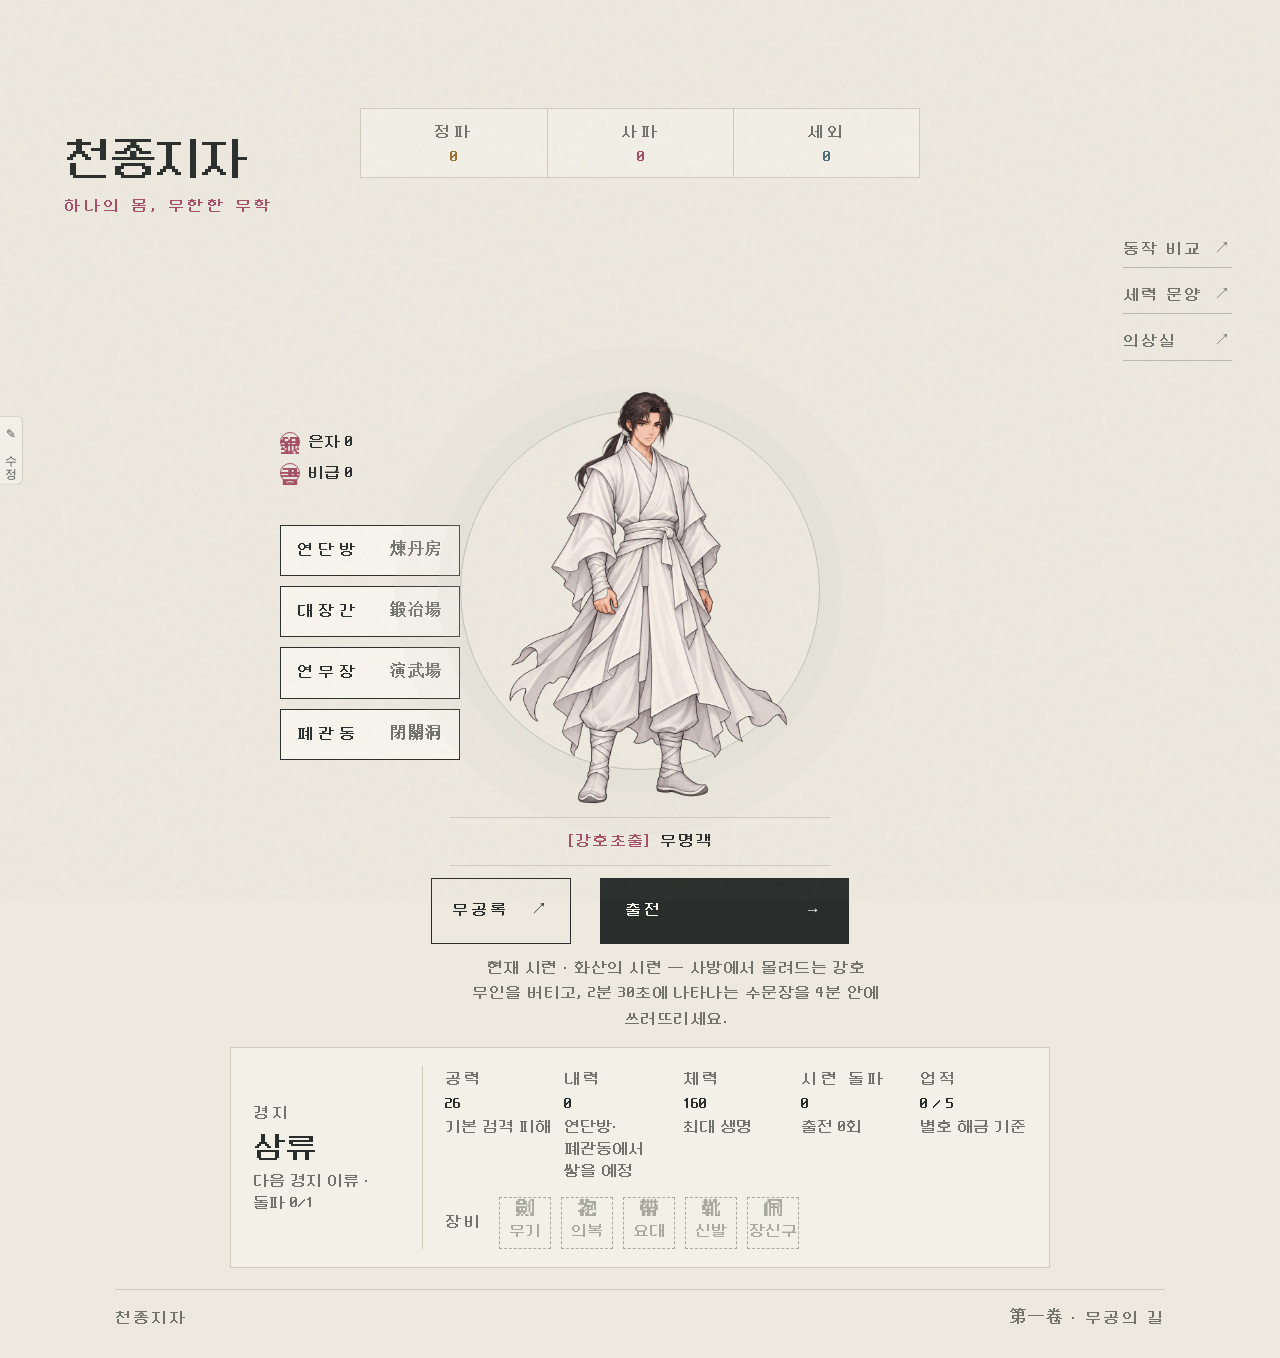
==== docs/index.html @ a912b134 "feat: 전투 HUD — 좌상단 무공 아이콘, 캐릭터 발밑 생명·내력 / 머리 위 꽃잎, 맨 아래 경험치, 타이머 아래 스테이지 일정 (게임 6bc67f8) Co-Authored" ====
<!doctype html>
<html lang="ko">
<head>
  <meta charset="UTF-8">
  <meta name="viewport" content="width=device-width, initial-scale=1">
  <meta name="theme-color" content="#ede9df">
  <title>천종지자 · 화산의 시련</title>
  <link rel="stylesheet" href="styles.css?v=960fd53ba2">
  <link rel="stylesheet" href="game.css?v=c0c3f9e2b5">
  <link rel="stylesheet" href="dojo.css?v=cca98761d8">
  <link rel="stylesheet" href="hub.css?v=bb06820a27">
  <link rel="stylesheet" href="tree.css?v=a2805e3ad5">
  <link rel="stylesheet" href="facilities.css?v=7c078f6b94">
  <script src="data.js?v=51d640ffc3" defer></script>
  <script src="appearance.js?v=5df48a7d7c" defer></script>
  <script src="game-balance.js?v=9384df0a49" defer></script>
  <script src="game-core.js?v=6948bcebdc" defer></script>
  <script src="assets/hero-atlas.js?v=a4a68aba76" defer></script>
  <script src="combat-animation.js?v=ea159afc2b" defer></script>
  <script src="game-renderer.js?v=d93f73e22e" defer></script>
  <script src="faction-emblems.js?v=df23ed01dc" defer></script>
  <script src="effect-preview.js?v=feeeb0fca9" defer></script>
  <script src="app.js?v=fbf1aac6f0" defer></script>
  <script src="game-controller.js?v=e3cb42105b" defer></script>
  <script src="dojo.js?v=f99127dc3e" defer></script>
  <script src="hub.js?v=636fcc27f2" defer></script>
  <script src="tree-factions.js?v=fd3d0e0586" defer></script>
  <script src="tree.js?v=d2e88a3fa8" defer></script>
  <script src="forge.js?v=543e20324b" defer></script>
  <script src="facilities.js?v=7d6a5308c8" defer></script>
  <script src="hanja.js?v=0a24633196" defer></script>
  <script>document.documentElement.classList.add('uie-loading')</script>
  <link rel="stylesheet" href="ui-editor.css?v=25ac5377b8">
  <link rel="stylesheet" href="tree-editor.css?v=95ad166233">
  <script src="ui-editor.js?v=23669ef5ea" defer></script>
  <script src="tree-editor.js?v=99f41e6585" defer></script>
</head>
<body>
  <div class="paper-grain" aria-hidden="true"></div>
  <main id="app">
    <section id="title-screen" class="title-screen hub" aria-labelledby="game-title">
      <header class="hub-brand">
        <h1 id="game-title">천종지자</h1>
        <p class="eyebrow">하나의 몸, 무한한 무학</p>
        <p class="title-description">어느 문파의 길을 걸을 것인가.<br>모든 무학의 시작은, 그대에게 있다.</p>
      </header>
      <div class="hub-factions" role="group" aria-label="찍은 세력 수 · 무공록에서 쌓입니다">
        <div data-faction-count="righteous"></div><div data-faction-count="heterodox"></div><div data-faction-count="outer"></div>
      </div>
      <nav class="hub-art-links" aria-label="동작·세력 문양·의상실">
        <button id="open-dojo" class="hub-devlink" type="button">동작 비교 <span aria-hidden="true">↗</span></button>
        <button id="open-emblems" class="hub-devlink" type="button">세력 문양 <span aria-hidden="true">↗</span></button>
        <a id="open-wardrobe" class="hub-devlink" href="wardrobe.html">의상실 <span aria-hidden="true">↗</span></a>
      </nav>
      <div class="hub-center">
        <aside class="hub-side" aria-label="재화와 시설">
          <div id="hub-wallet" class="hub-wallet"></div>
          <nav class="hub-facilities" aria-label="시설">
            <button type="button" data-facility="alchemy">연단방 <small>煉丹房</small></button>
            <button type="button" data-facility="forge">대장간 <small>鍛冶場</small></button>
            <button type="button" data-facility="hall">연무장 <small>演武場</small></button>
            <button type="button" data-facility="seclusion">폐관동 <small>閉關洞</small></button>
          </nav>
        </aside>
        <div class="hub-portrait">
          <div class="ink-circle"><canvas class="hub-emblem" role="img" aria-label="백의 · 소속 세력 없음" hidden></canvas></div>
          <button id="hub-character" class="hub-character" type="button" aria-label="캐릭터 · 무공록 열기" title="무공록 열기">
            <img src="assets/outfits-v5/baekui.png" alt="백의 차림의 천종지자" class="hero-art" data-character-appearance onerror="this.hidden=true">
          </button>
          <span class="title-seal" aria-label="소속 세력 없음" hidden></span>
        </div>
        <button id="hub-nameplate" class="hub-nameplate" type="button" title="별호와 이름"></button>
        <div class="hub-actions">
          <button id="open-martial" class="hub-secondary" type="button">무공록 <span aria-hidden="true">↗</span></button>
          <button id="start-battle" class="primary-button" type="button">출전 <span aria-hidden="true">→</span></button>
        </div>
        <p id="hub-stage-caption" class="prototype-caption"></p>
      </div>
      <section id="hub-stats" class="hub-stats" aria-label="능력치"></section>
      <p id="hub-toast" class="hub-toast" role="status" hidden></p>
      <div class="title-bottom"><span>천종지자</span><span>第一卷 · 무공의 길</span></div>
    </section>

    <section id="martial-screen" class="martial-screen" aria-labelledby="martial-title" hidden>
      <header class="topbar">
        <button id="back-main" class="back-button"><span aria-hidden="true">←</span> 메인으로</button>
        <span class="brand">천종지자</span>
        <span class="context-badge">무공 UI 시제품</span>
      </header>
      <div class="page-heading">
        <div><p class="eyebrow">第一卷 · 무학의 계보</p><h1 id="martial-title">무공록</h1></div>
        <p>하나의 몸에, 천 갈래 무학을.<br><span>세력을 선택하여 무공의 길을 살펴보세요.</span></p>
      </div>
      <section class="lineage-map" aria-label="정파, 사파, 새외무림의 무공 계보">
        <svg class="lineage-lines" viewBox="0 0 1200 510" preserveAspectRatio="none" aria-hidden="true">
          <path data-line="righteous" d="M 580 255 C 460 255 460 245 350 245"></path>
          <path data-line="heterodox" d="M 630 240 C 770 240 700 140 850 140"></path>
          <path data-line="outer" d="M 630 280 C 770 280 700 395 850 395"></path>
        </svg>
        <div class="map-character">
          <div class="character-ring" aria-hidden="true"></div>
          <span class="character-fallback" aria-hidden="true">武</span>
          <img src="assets/outfits-v5/baekui.png" alt="백의 차림의 천종지자" data-character-appearance onerror="this.hidden=true">
          <div class="character-label"><span>천종지자</span><small>모든 무학의 시작</small></div>
        </div>
        <div id="category-clusters"></div>
        <div class="map-legend"><span><i class="priority-dot"></i> 우선 개발 6개 세력</span><span>전체 18개 세력</span></div>
      </section>
      <!-- 보류: 세력 상세 판과 하단 줄은 스킬 트리 작업 전까지 숨긴다(app.js는 그대로 채움). hidden만 지우면 다시 보인다. -->
      <section id="school-panel" class="school-panel" aria-live="polite" aria-atomic="false" hidden></section>
      <footer class="page-footer" hidden><span>천종지자 · 무공록</span><span>단계 열람, 실제 습득 아님</span></footer>
    </section>
    <section id="game-screen" aria-label="천종지자 화산 전투" hidden>
      <canvas id="game-canvas" tabindex="0" aria-label="화산 전장. WASD 또는 방향키로 이동, 스페이스바로 경공. 무공은 자동 공격합니다."></canvas>
      <header class="battle-top">
        <div class="battle-identity"><span class="battle-seal">華山</span><div><strong>매화의 길</strong><small>화산 전투 시제품</small></div></div>
        <div class="battle-time"><span id="battle-time">00:00</span><small id="battle-goal">공세에서 살아남으세요</small></div>
        <div class="battle-top-actions"><button id="battle-codex" title="보유 무공록">무공록</button><button id="battle-stats" title="능력치 (Tab)">능력치 <kbd>Tab</kbd></button><button id="battle-pause" aria-label="일시정지 (Esc)">Ⅱ</button></div>
      </header>
      <div class="battle-meters" aria-label="현재 상태">
        <div class="battle-hp-row"><span>생명</span><div class="battle-meter hp"><i id="battle-hp-fill"></i></div><strong id="battle-hp">100 / 100</strong></div>
        <div class="battle-xp-row"><span id="battle-level">Lv. 1</span><div class="battle-meter xp"><i id="battle-xp-fill"></i></div><strong id="battle-xp">0 / 10</strong></div>
      </div>
      <div id="battle-boss" class="battle-boss" hidden><span id="battle-boss-name">화산의 시련</span><div class="battle-meter boss"><i id="battle-boss-fill"></i></div></div>
      <div class="battle-petal-row"><span class="petal-mark" aria-hidden="true">✿</span><strong id="battle-petals">0 / 1</strong><span id="battle-petal-lock"></span><span class="battle-kills">격파 <strong id="battle-kills">0</strong></span></div>
      <footer class="battle-bottom">
        <div class="battle-loadout"><div class="battle-loadout-label">현재 무공 <span>1~6 누적 · 짝과 함께 화경 시 조합</span></div><div id="battle-skills"></div></div>
        <div class="battle-controls"><p><kbd>W A S D</kbd> 이동 <span>·</span> <kbd>Space</kbd> 경공 <span>·</span> 자동 공격</p><button id="battle-dash"><span>경공</span><small id="battle-dash-cooldown">Space · 준비</small></button></div>
      </footer>
      <div id="battle-stick" aria-hidden="true" hidden><i></i></div>
      <div id="battle-modal" class="battle-modal" hidden><section id="battle-dialog" class="battle-dialog" role="dialog" aria-modal="true" aria-labelledby="battle-dialog-title"></section></div>
      <div id="battle-announcer" class="battle-sr-only" role="status" aria-live="polite"></div>
    </section>
    <section id="dojo-screen" aria-labelledby="dojo-title" data-school="hwasan" data-namgung-src="namgung.html?embedded=1&v=060404bf34" hidden>
      <canvas id="dojo-canvas" aria-label="선택한 단계의 캐릭터 동작과 화산 무공을 반복 재생하는 연무장"></canvas>
      <header class="dojo-header">
        <button id="dojo-back" type="button">← 메인으로</button>
        <div><p id="dojo-school-caption">演武場 · 華山</p><h1 id="dojo-title">동작 비교</h1><small>연출 비교 · 실제 전투와 별도</small></div>
        <button id="dojo-pause" type="button" aria-pressed="false">일시정지</button>
      </header>
      <nav class="dojo-school-tabs" aria-label="연무 문파 선택"><button type="button" data-dojo-school="hwasan" aria-pressed="true">화산</button><button type="button" data-dojo-school="namgung" aria-pressed="false">남궁</button></nav>
      <div id="dojo-namgung-host" class="dojo-namgung-host" hidden><p id="dojo-namgung-error" class="dojo-namgung-error" role="status" hidden>남궁 연무를 불러오지 못했습니다. <a href="namgung.html">남궁 연무 직접 열기 ↗</a></p></div>
      <aside class="dojo-note"><span id="dojo-rank-tag">初 · 1단계</span><h2 id="dojo-form-name">매화노방</h2><p id="dojo-description"></p><span id="dojo-live" class="battle-sr-only" role="status" aria-live="polite"></span></aside>
      <footer class="dojo-controls">
        <div class="dojo-categories" role="group" aria-label="무공 갈래">
          <button type="button" data-dojo-category="sword" aria-pressed="true">검법 <small>매화만리향</small></button>
          <button type="button" data-dojo-category="rain" aria-pressed="false">검우 <small>매향침골</small></button>
          <button type="button" data-dojo-category="dash" aria-pressed="false">경공 <small>매인설한</small></button>
        </div>
        <div class="dojo-rank-row"><span>강화 단계</span><div class="dojo-ranks" role="group" aria-label="강화 단계 선택">
          <button type="button" data-dojo-rank="1" aria-pressed="true" aria-label="1단계">1</button><button type="button" data-dojo-rank="2" aria-pressed="false" aria-label="2단계">2</button><button type="button" data-dojo-rank="3" aria-pressed="false" aria-label="3단계">3</button><button type="button" data-dojo-rank="4" aria-pressed="false" aria-label="4단계">4</button><button type="button" data-dojo-rank="5" aria-pressed="false" aria-label="5단계">5</button><button type="button" data-dojo-rank="6" aria-pressed="false" aria-label="6단계 화경">6</button><button type="button" data-dojo-rank="7" aria-pressed="false" aria-label="7단계 절세신공">7 <small>절세</small></button>
        </div></div>
        <div class="dojo-partner-row"><span id="dojo-partner-label">자하신공</span><div id="dojo-partner-levels" class="dojo-partner-levels" role="group" aria-label="자하신공 단계 선택"><button type="button" data-dojo-partner="0" aria-pressed="true" aria-label="자하신공 없음, 0성">0 <small>없음</small></button><button type="button" data-dojo-partner="1" aria-pressed="false" aria-label="자하신공 1성">1</button><button type="button" data-dojo-partner="2" aria-pressed="false" aria-label="자하신공 2성">2</button><button type="button" data-dojo-partner="3" aria-pressed="false" aria-label="자하신공 3성">3</button><button type="button" data-dojo-partner="4" aria-pressed="false" aria-label="자하신공 4성">4</button><button type="button" data-dojo-partner="5" aria-pressed="false" aria-label="자하신공 5성">5</button><button type="button" data-dojo-partner="6" aria-pressed="false" aria-label="자하신공 6성">6</button></div></div>
        <div class="dojo-directions" role="group" aria-label="공격 방향 선택"><span>공격 방향</span><button type="button" data-dojo-direction="nw" aria-label="왼쪽 위로 공격" aria-pressed="false">↖</button><button type="button" data-dojo-direction="n" aria-label="위로 공격" aria-pressed="false">↑</button><button type="button" data-dojo-direction="ne" aria-label="오른쪽 위로 공격" aria-pressed="false">↗</button><button type="button" data-dojo-direction="w" aria-label="왼쪽으로 공격" aria-pressed="false">←</button><button type="button" data-dojo-direction="e" aria-label="오른쪽으로 공격" aria-pressed="true">→</button><button type="button" data-dojo-direction="sw" aria-label="왼쪽 아래로 공격" aria-pressed="false">↙</button><button type="button" data-dojo-direction="s" aria-label="아래로 공격" aria-pressed="false">↓</button><button type="button" data-dojo-direction="se" aria-label="오른쪽 아래로 공격" aria-pressed="false">↘</button></div>
        <div class="dojo-secondary"><button id="dojo-walk" type="button" aria-pressed="false">걷기 켜기</button><button id="dojo-restart" type="button">처음부터 재생 ↺</button><button id="dojo-step" type="button">한 프레임 진행</button><output id="dojo-time" aria-label="재생 시간">0.00초</output><p><kbd>1–7</kbd> 단계 변경 <span>·</span> <kbd>Space</kbd> 재생/정지 <span>·</span> <kbd>Esc</kbd> 메인</p></div>
      </footer>
    </section>
  </main>
</body>
</html>
---- docs/styles.css ----
@font-face{font-family:"NeoDunggeunmo Pro";src:url(assets/fonts/neodgm-pro.woff2) format("woff2");font-display:swap}@font-face{font-family:"Cheon Hanja";src:url(assets/fonts/hanja-unifont.woff2) format("woff2");unicode-range:U+3400-9FFF,U+F900-FAFF;font-display:swap}@font-face{font-family:"Cheon Hanja One";src:url(assets/fonts/hanja-boutique.woff2) format("woff2");size-adjust:112.5%;unicode-range:U+3400-9FFF,U+F900-FAFF;font-display:swap}
:root{--paper:#ede9df;--paper-light:#f8f5ed;--ink:#292e2c;--muted:#71736a;--line:#cfcbbc;--accent:#a54e65;--accent-soft:#ead8dc;--serif:"NeoDunggeunmo Pro","Cheon Hanja","Batang","바탕","Noto Serif KR",serif;--sans:"NeoDunggeunmo Pro","Cheon Hanja","Malgun Gothic","맑은 고딕",sans-serif}
/* 도트 글꼴: 한글 Neo둥근모, 여러 글자 한자 Unifont(+1도트 굵게, hanja.js 가 .hj 로 감쌈), 한 글자 한자 Boutique 굵은체(.hj1) */
body{-webkit-font-smoothing:none;font-smooth:never;word-break:keep-all;overflow-wrap:anywhere}.hj{text-shadow:.0625em 0 0 currentColor}.hj1{font-family:"Cheon Hanja One",var(--serif)!important;text-shadow:none}
*{box-sizing:border-box}body{margin:0;background:var(--paper);color:var(--ink);font-family:var(--sans);font-size:16px;line-height:1.7}button{font:inherit;color:inherit;cursor:pointer}button:focus-visible{outline:3px solid var(--accent);outline-offset:4px}button{touch-action:manipulation}button[aria-pressed=true]{color:var(--accent)}[hidden]{display:none!important}.paper-grain{position:fixed;inset:0;pointer-events:none;z-index:5;opacity:.18;background-image:url("data:image/svg+xml,%3Csvg viewBox='0 0 160 160' xmlns='http://www.w3.org/2000/svg'%3E%3Cfilter id='n'%3E%3CfeTurbulence type='fractalNoise' baseFrequency='.8' numOctaves='3' stitchTiles='stitch'/%3E%3C/filter%3E%3Crect width='100%25' height='100%25' opacity='.25' filter='url(%23n)'/%3E%3C/svg%3E")}.eyebrow{font-size:16px;letter-spacing:.22em;color:var(--accent);margin:0 0 16px}.title-screen{max-width:1400px;margin:auto;min-height:100dvh;position:relative;display:grid;grid-template-columns:1fr 1.1fr;align-items:center;padding:80px 9% 100px;overflow:hidden}.title-copy{position:relative;z-index:2}.title-copy h1{font-family:var(--serif);font-size:64px;line-height:1.15;font-weight:500;letter-spacing:-.07em;margin:0 0 28px}.title-copy h1 span{display:block;font-size:16px;letter-spacing:.75em;font-weight:400;margin:24px 0 0 5px;color:#72766e}.title-description{color:#62695f;font-family:var(--serif);font-size:16px;line-height:2}.primary-button{border:1px solid var(--ink);background:var(--ink);color:var(--paper-light);min-width:228px;padding:14px 24px;text-align:left;letter-spacing:.2em;margin:30px 0 18px;display:flex;justify-content:space-between;align-items:center;transition:background .2s,transform .2s}.primary-button:hover{background:var(--accent);border-color:var(--accent);transform:translateY(-2px)}.primary-button span{font-size:16px;line-height:1}.prototype-caption{font-size:16px;color:var(--muted);letter-spacing:.03em}.title-art{height:580px;position:relative;display:grid;place-items:center}.ink-circle{position:absolute;width:420px;height:420px;border:1px solid #bfc2b6;border-radius:50%;box-shadow:0 0 0 22px #cbd0c321,0 0 0 65px #cbd0c31a}.hero-art{position:relative;width:100%;height:100%;object-fit:contain;mix-blend-mode:multiply}.title-seal{font-family:var(--serif);position:absolute;bottom:80px;right:10px;color:var(--accent);border:1px solid var(--accent);padding:6px 9px;font-size:16px;line-height:1.5;letter-spacing:.14em;transform:rotate(-4deg)}.title-bottom{position:absolute;left:9%;right:9%;bottom:35px;display:flex;justify-content:space-between;border-top:1px solid var(--line);padding-top:15px;font-size:16px;letter-spacing:.13em;color:var(--muted)}
.martial-screen{max-width:1400px;margin:auto;padding:0 54px}.topbar{height:79px;display:flex;align-items:center;justify-content:space-between;border-bottom:1px solid var(--line);gap:12px}.back-button{border:0;background:none;padding:9px 0;font-size:16px;color:#62695f}.back-button span{margin-right:10px}.brand{font-family:var(--serif);font-size:16px;letter-spacing:.13em}.brand small{font-size:16px;color:var(--muted);margin-left:10px;letter-spacing:.12em}.context-badge{font-size:16px;border:1px solid #bfc2b8;padding:4px 9px;color:#62695f;letter-spacing:.04em}.page-heading{display:flex;justify-content:space-between;align-items:end;padding:34px 0 14px}.page-heading .eyebrow{margin-bottom:5px}.page-heading h1{font-family:var(--serif);font-size:32px;line-height:1.4;letter-spacing:.05em;font-weight:500;margin:0}.page-heading>p{text-align:right;font-family:var(--serif);font-size:16px;margin:0 0 8px}.page-heading>p span{font-family:var(--sans);font-size:16px;color:var(--muted)}.lineage-map{position:relative;height:510px;isolation:isolate}.lineage-lines{position:absolute;inset:0;width:100%;height:100%;z-index:-1;overflow:visible}.lineage-lines path{fill:none;stroke:#b9bdb0;stroke-width:1;stroke-dasharray:3 5;transition:stroke .2s}.lineage-lines path.is-selected{stroke:var(--accent);stroke-dasharray:none;stroke-width:1.5}.map-character{position:absolute;left:35%;width:30%;height:410px;top:28px;display:flex;justify-content:center;align-items:center}.map-character img{position:relative;width:100%;height:95%;object-fit:contain;mix-blend-mode:multiply;z-index:1}.character-fallback{font-family:var(--serif);font-size:64px;position:absolute;color:#bfc2b6;z-index:-1}.character-ring{position:absolute;width:225px;height:225px;border:1px solid #bdc4b5;border-radius:50%;top:90px;opacity:.65}.character-ring:before,.character-ring:after{content:"";position:absolute;border:1px solid #bdc4b5;border-radius:50%;inset:12px}.character-ring:after{inset:-17px;border-style:dashed;opacity:.6}.character-label{position:absolute;bottom:-9px;background:var(--paper);padding:0 24px;z-index:2;text-align:center}.character-label>span{display:block;font-family:var(--serif);font-size:16px;letter-spacing:.25em;padding-left:.25em}.character-label small{display:block;font-size:16px;color:var(--muted);letter-spacing:.12em}.category-cluster{position:absolute}.category-cluster.righteous{left:0;top:65px;width:31%}.category-cluster.heterodox{right:0;top:30px;width:31%}.category-cluster.outer{right:0;top:315px;width:31%}.category-heading{display:flex;align-items:center;gap:11px;border:0;border-bottom:1px solid var(--line);background:none;width:100%;text-align:left;padding:0 0 12px;margin-bottom:16px}.category-heading>strong{font-family:var(--serif);font-size:16px;font-weight:500;letter-spacing:.12em}.category-heading>small{font-size:16px;color:var(--muted);letter-spacing:.1em}.category-number{font-size:16px;font-family:var(--serif);color:var(--accent)}.category-cluster.is-selected .category-heading{border-color:var(--accent)}.faction-list{display:grid;grid-template-columns:repeat(3,minmax(0,1fr));gap:13px 9px}.faction-button{position:relative;min-height:60px;border:1px solid transparent;border-bottom-color:#c7c9bd;background:#f7f5ef63;padding:8px 2px 5px;transition:background .2s,border-color .2s}.faction-button:hover{background:#f8f5ed;border-color:#aab19f}.faction-button.is-selected{border-color:var(--accent);background:#f5e9e8}.faction-name{font-family:var(--serif);display:block;font-size:16px;white-space:nowrap}.faction-status{font-size:16px;line-height:1.6;color:#797d72;display:block;letter-spacing:.04em}.faction-button.is-planned .faction-status{color:var(--accent)}.faction-button.is-planned .faction-name:before{content:"";display:inline-block;width:4px;height:4px;background:var(--accent);border-radius:50%;margin:0 5px 4px 0}.faction-button[data-faction="river_bandits"] .faction-name{font-size:16px}.map-legend{position:absolute;bottom:0;left:0;right:0;border-bottom:1px solid var(--line);padding:16px 0;display:flex;gap:22px;font-size:16px;color:var(--muted)}.priority-dot{display:inline-block;width:5px;height:5px;border-radius:50%;background:var(--accent);margin:0 5px 1px 0}.school-panel{padding:30px 0 12px;scroll-margin-top:20px}.school-heading{display:flex;gap:16px;align-items:start;justify-content:space-between}.school-eyebrow{font-size:16px;color:var(--accent);letter-spacing:.1em;margin:0 0 6px}.school-heading h2{font-family:var(--serif);font-weight:500;font-size:32px;line-height:1.5;margin:0}.school-heading .school-summary{font-size:16px;margin:5px 0 0;color:#62695f;max-width:680px}.school-seal{border:1px solid var(--accent);padding:7px 10px;writing-mode:vertical-rl;font-family:var(--serif);font-size:16px;letter-spacing:.2em;color:var(--accent);flex-shrink:0}.pair-selector{display:grid;grid-template-columns:repeat(3,minmax(0,1fr));margin:24px 0 0;border-top:1px solid var(--line);border-bottom:1px solid var(--line)}.pair-button{background:none;border:0;border-right:1px solid var(--line);padding:18px 18px 17px;text-align:left;position:relative}.pair-button:last-child{border-right:0}.pair-button[aria-pressed=true]{background:#f5e9e866}.pair-button[aria-pressed=true]:after{content:"";position:absolute;bottom:-1px;left:0;right:0;height:2px;background:var(--accent)}.pair-button>small{font-size:16px;color:var(--muted);letter-spacing:.08em;display:block}.pair-title{display:block;font-family:var(--serif);font-size:16px;margin:5px 0}.pair-result{font-size:16px;display:block;color:var(--accent)}.pair-result span{font-size:16px;margin-right:6px}.pair-subtitle{color:var(--muted);font-size:16px;font-family:var(--sans);display:block}.pair-intro{display:flex;justify-content:space-between;align-items:center;gap:15px;margin:24px 0 18px}.pair-intro h3{font-family:var(--serif);font-size:16px;font-weight:500;margin:0}.pair-intro p{font-size:16px;color:var(--muted);margin:0}.skill-columns{display:grid;grid-template-columns:1fr 1fr;gap:42px}.skill-column{min-width:0}.skill-type{font-size:16px;color:var(--accent);letter-spacing:.15em}.skill-column h4{font-family:var(--serif);font-size:16px;font-weight:500;margin:4px 0 14px}.stage-tabs{display:grid;grid-template-columns:repeat(7,minmax(0,1fr));gap:5px;margin-bottom:20px}.stage-button{border:1px solid var(--line);background:transparent;padding:9px 0 7px;font-size:16px;line-height:1.5;min-width:0}.stage-button small{display:block;font-size:16px;color:var(--muted)}.stage-button[aria-pressed=true]{border-color:var(--ink);background:var(--ink);color:var(--paper-light)}.stage-button[aria-pressed=true] small{color:#d5d9cb}.stage-button.fusion-stage{border-color:#c89aa8;color:var(--accent)}.stage-button.fusion-stage[aria-pressed=true]{background:var(--accent);border-color:var(--accent);color:#fff5f6}.stage-detail{border-top:1px solid var(--line);padding-top:18px;min-height:215px}.stage-detail.is-fusion{border-color:var(--accent)}.stage-form{font-size:16px;color:var(--accent);letter-spacing:.07em;margin:0 0 5px}.stage-detail h5{font-family:var(--serif);font-size:16px;font-weight:500;margin:0;line-height:1.5}.stage-meaning{font-family:var(--serif);font-size:16px;color:var(--muted);margin:7px 0 14px}.stage-description{font-size:16px;line-height:1.95;margin:0;white-space:pre-line}.fusion-note{background:#e4d6d84d;border-left:2px solid var(--accent);padding:12px 16px;margin:20px 0 0;font-size:16px;line-height:1.9}.fusion-note strong{color:var(--accent);font-weight:600}.reference-notes{margin-top:26px;border-top:1px solid var(--line);padding-top:16px}.reference-notes summary{font-size:16px;cursor:pointer;color:#62695f;min-height:30px}.reference-notes ul{padding-left:18px;margin:10px 0;font-size:16px;color:#62695f;line-height:2}.pending-notes{font-size:16px;color:var(--muted);margin-top:15px}.pending-notes strong{color:var(--ink);font-weight:400}.empty-school{min-height:270px;padding:30px 0}.empty-school .empty-number{font-family:var(--serif);font-size:64px;color:#bdc1b4;line-height:1.1;float:right;padding:0 20px}.empty-school h3{font-family:var(--serif);font-size:32px;font-weight:500;margin:18px 0 8px}.empty-school p{font-size:16px;color:var(--muted);max-width:550px}.page-footer{display:flex;justify-content:space-between;gap:15px;border-top:1px solid var(--line);padding:22px 0 26px;font-size:16px;color:var(--muted);letter-spacing:.06em}
@media(min-width:1440px){.martial-screen{padding:0 70px}.lineage-map{height:530px}.category-cluster.righteous{top:70px}.map-character{height:425px}}
@media(max-width:1050px){.martial-screen{padding:0 28px}.category-cluster.righteous,.category-cluster.heterodox,.category-cluster.outer{width:33%}.map-character{left:33%;width:34%}.faction-list{gap:11px 5px}.faction-name{font-size:16px}.faction-button[data-faction="river_bandits"] .faction-name{font-size:16px}.category-heading>strong{font-size:16px}.category-heading{gap:6px}.category-heading>small{font-size:16px}.character-ring{width:180px;height:180px;top:105px}.skill-columns{gap:25px}.pair-title{font-size:16px}.pair-button{padding:16px 11px}.title-screen{padding-left:7%;padding-right:5%}.title-art{height:500px}.ink-circle{width:330px;height:330px}}
@media(max-width:700px){.title-screen{grid-template-columns:1fr;min-height:100dvh;padding:65px 28px 95px;align-content:start}.title-copy{padding-top:25px}.title-copy h1{font-size:64px}.title-copy h1 span{font-size:16px}.title-description{font-size:16px}.title-art{position:absolute;width:70%;height:420px;right:-21%;top:155px;opacity:.35;z-index:-1}.title-seal{display:none}.primary-button{margin-top:25px}.title-bottom{left:28px;right:28px}.title-copy .prototype-caption{max-width:230px}.martial-screen{padding:0 20px}.topbar{height:65px}.brand{font-size:16px}.brand small{display:none}.context-badge{font-size:16px;padding:3px 6px}.back-button{font-size:16px}.back-button span{margin-right:3px}.page-heading{padding-top:25px}.page-heading h1{font-size:32px}.page-heading>p{font-size:16px}.page-heading>p span{display:none}.eyebrow{font-size:16px}.lineage-map{height:auto;padding-top:310px}.lineage-lines{display:none}.map-character{top:0;left:calc(50% - 120px);width:240px;height:280px}.map-character img{height:100%}.character-ring{width:170px;height:170px;top:55px}.character-label{bottom:-15px}.character-label>span{font-size:16px}.category-cluster{position:relative;inset:auto!important;width:100%!important;margin:0 0 24px}.category-heading{margin-bottom:12px;padding-bottom:8px}.category-heading:before{content:"";width:14px;height:1px;background:var(--accent);margin-right:3px}.category-heading>strong{font-size:16px}.category-heading>small{font-size:16px}.category-cluster.righteous .faction-list{grid-template-columns:repeat(3,minmax(0,1fr))}.faction-list{gap:8px}.faction-button{min-height:59px}.faction-name{font-size:16px}.faction-status{font-size:16px}.faction-button[data-faction="river_bandits"] .faction-name{font-size:16px}.map-legend{position:relative;padding-top:0;padding-bottom:18px;font-size:16px;justify-content:space-between}.school-panel{padding-top:24px}.school-heading h2{font-size:32px}.school-heading .school-summary{font-size:16px}.school-seal{font-size:16px}.pair-selector{grid-template-columns:1fr}.pair-button{padding:13px 12px;border-right:0;border-bottom:1px solid var(--line);display:grid;grid-template-columns:1fr 1fr;align-items:center;gap:0 6px}.pair-button:last-child{border-bottom:0}.pair-button>small{grid-column:1}.pair-title{grid-column:1;font-size:16px;margin:0}.pair-subtitle{grid-column:2;grid-row:1;font-size:16px;text-align:right}.pair-result{grid-column:2;grid-row:2;font-size:16px;text-align:right}.pair-button[aria-pressed=true]:after{width:2px;height:auto;top:0;bottom:0;right:auto}.pair-intro{align-items:start;flex-direction:column;gap:4px;margin:20px 0 17px}.pair-intro h3{font-size:16px}.skill-columns{grid-template-columns:1fr;gap:26px}.skill-column h4{margin-top:3px;font-size:16px}.stage-tabs{gap:6px;margin-bottom:17px}.stage-button{padding:10px 0 8px}.stage-detail{min-height:0;padding-top:14px}.stage-detail h5{font-size:16px}.stage-description{font-size:16px}.fusion-note{margin-top:24px}.page-footer{font-size:16px}.empty-school .empty-number{font-size:48px}.empty-school h3{font-size:16px}.school-heading{gap:10px}}
@media(prefers-reduced-motion:reduce){*,*:before,*:after{scroll-behavior:auto!important;transition:none!important;animation:none!important}}

.preview-layout{display:grid;grid-template-columns:220px minmax(0,1fr);gap:32px;align-items:center;border-top:1px solid var(--line);border-bottom:1px solid var(--line);padding:22px 0;margin:0 0 28px}.preview-heading h4{font-family:var(--serif);font-size:16px;font-weight:500;margin:2px 0}.preview-heading>p:not(.school-eyebrow){font-size:16px;color:var(--muted);margin:2px 0 14px}.preview-heading>small{display:block;font-size:16px;color:var(--muted);line-height:1.9;margin-top:14px}.preview-replay{display:flex;align-items:center;justify-content:space-between;gap:20px;background:none;border:0;border-bottom:1px solid #a9afa0;padding:7px 0;font-size:16px}.preview-replay span{font-size:16px}.preview-layout canvas{display:block;width:100%;max-width:720px;min-width:0;height:auto;background:#e3e4d9;border:1px solid #c7cbbb}@media(max-width:700px){.preview-layout{grid-template-columns:1fr;gap:14px;padding:17px 0}.preview-heading{display:grid;grid-template-columns:1fr auto}.preview-heading .school-eyebrow,.preview-heading h4,.preview-heading>p{grid-column:1}.preview-heading .school-eyebrow{margin:0}.preview-heading h4{font-size:16px}.preview-heading>p:not(.school-eyebrow){margin-bottom:0}.preview-heading .preview-replay{grid-column:2;grid-row:2;font-size:16px}.preview-heading>small{grid-column:2;grid-row:3;margin-top:0;text-align:right;font-size:16px}.preview-heading>small br{display:none}}
.inheritance-banner{font-size:16px;color:var(--accent);border-left:2px solid var(--accent);padding:6px 12px;margin:0 0 20px;line-height:1.8}.inheritance-banner>span{display:block;font-size:16px;color:var(--muted);margin-top:3px}.new-effect-label{font-size:16px;color:var(--muted);letter-spacing:.08em;margin:15px 0 4px}.inherited-effects{margin-top:19px;border-top:1px solid var(--line);padding-top:10px}.inherited-effects summary{font-size:16px;color:var(--accent);cursor:pointer;padding:5px 0;min-height:30px}.inheritance-explanation{font-size:16px;line-height:1.9;color:var(--muted);margin:8px 0 14px}.inherited-source h6{font-family:var(--serif);font-size:16px;font-weight:500;margin:15px 0 10px}.inherited-source ol{list-style:none;padding:0;margin:0}.inherited-source li{border-top:1px solid #d9d5c9;padding:10px 0;font-size:16px;line-height:1.9}.inherited-source li>strong{display:block;font-weight:500;color:var(--ink)}.inherited-source li>span{display:block;color:#62695f;margin-top:3px}@media(max-width:700px){.inheritance-banner{font-size:16px}.inheritance-banner>span{font-size:16px}.inherited-source li{font-size:16px}}
---- docs/game.css ----
.title-codex-button{display:flex;justify-content:space-between;min-width:228px;max-width:228px;border:0;border-bottom:1px solid #b9baaf;background:transparent;padding:9px 0;margin-top:-8px;margin-bottom:22px;font-size:16px;letter-spacing:.15em}.title-codex-button span{font-size:16px}body.in-battle{overflow:hidden}#game-screen{--battle-paper:#efe7db;--battle-muted:#aaa9a0;--battle-pink:#e2a1b9;position:fixed;inset:0;z-index:20;color:var(--battle-paper);background:#17211f;overflow:hidden;font-family:var(--sans);height:100dvh;isolation:isolate}#game-canvas{display:block;width:100%;height:100%;outline:0;touch-action:none}#game-canvas:focus-visible{outline:2px solid #b88c9c;outline-offset:-3px}#game-screen button{color:var(--battle-paper);border:1px solid #a3a19455;background:#17211fe6;min-height:44px;padding:9px 15px;border-radius:3px;font-size:16px}#game-screen button:hover{border-color:#dda4b9;background:#283530}#game-screen button:focus-visible{outline:2px solid #f2bed0;outline-offset:3px}#game-screen button:disabled{opacity:.5;cursor:default}#game-screen kbd{font:16px var(--sans);color:#c0c0b5;background:#ffffff0b;border:1px solid #aaa79a35;border-radius:3px;padding:2px 4px}.battle-top{position:absolute;top:0;left:0;right:0;display:flex;align-items:center;justify-content:space-between;padding:17px 26px;gap:20px;pointer-events:none;background:linear-gradient(#101a18ed,#101a1850,transparent)}.battle-top>div{pointer-events:auto}.battle-identity{display:flex;align-items:center;gap:13px}.battle-identity strong{font-family:var(--serif);font-size:16px;font-weight:400;letter-spacing:.14em}.battle-identity small{display:block;color:var(--battle-muted);font-size:16px;letter-spacing:.12em}.battle-seal{font-family:var(--serif);border:1px solid #b77b8f;color:#d79eb1;font-size:16px;writing-mode:vertical-rl;padding:4px 5px;line-height:1.3}.battle-time{text-align:center;position:absolute;left:50%;transform:translateX(-50%);top:15px}.battle-time>span{font-family:var(--serif);font-size:32px;letter-spacing:.13em}.battle-time>small{display:block;color:#b9bcae;font-size:16px;white-space:nowrap}.battle-top-actions{display:flex;gap:7px}.battle-top-actions kbd{margin-left:5px}#game-screen #battle-pause{font-size:16px;min-width:44px;padding:6px 12px}.battle-meters{position:absolute;left:27px;top:87px;width:260px;max-width:45vw;pointer-events:none}.battle-hp-row,.battle-xp-row{display:flex;align-items:center;gap:8px;margin-bottom:7px;font-size:16px}.battle-hp-row>span,.battle-xp-row>span{min-width:30px;color:#c4c4b7}.battle-hp-row>strong,.battle-xp-row>strong{font-size:16px;min-width:60px;text-align:right;font-weight:400}.battle-meter{height:5px;background:#060d0bb3;flex:1;overflow:hidden;border-radius:1px}.battle-meter i{height:100%;width:100%;display:block;transition:width .12s linear}.battle-meter.hp i{background:#c28186}.battle-meter.xp i{background:#a7bd96}.battle-meter.mana i{background:#7fa9cf}.battle-petal-row{position:absolute;left:27px;top:135px;display:flex;align-items:center;gap:7px;font-size:16px;color:#dab5c2;pointer-events:none}.petal-mark{font-size:16px}.battle-petal-row>strong{font-weight:400}.battle-kills{color:#b6baab;margin-left:15px;font-size:16px}.battle-kills strong{font-weight:400;color:#e1e0d1;margin-left:3px}#battle-petal-lock{font-size:16px;color:#db9fb3}.battle-bottom{position:absolute;left:26px;right:26px;bottom:19px;display:flex;align-items:end;justify-content:space-between;gap:24px;pointer-events:none}.battle-loadout{padding:12px 14px;background:#101a18ce;border:1px solid #b8b8a524;backdrop-filter:blur(7px);pointer-events:auto;border-radius:3px}.battle-loadout-label{font-size:16px;color:#dbd7c8;margin-bottom:8px;letter-spacing:.08em}.battle-loadout-label>span{font-size:16px;color:#979f90;margin-left:12px}#battle-skills{display:flex;gap:8px}.battle-skill{width:84px;text-align:center;position:relative}.battle-skill-symbol{display:grid;place-items:center;margin:auto;width:36px;height:36px;border:1px solid #c28aa166;color:#ecc2d2;background:#412c3d55;font-family:var(--serif);font-size:16px;border-radius:2px}.battle-skill.unlearned{opacity:.36}.battle-skill.fused .battle-skill-symbol{border-color:#ecc686;color:#f2d99f;box-shadow:0 0 14px #e7b04e1c}.battle-skill>small{font-size:16px;display:block;white-space:nowrap;margin-top:5px;color:#cdcbbd}.battle-skill .battle-rank{position:absolute;right:7px;top:25px;font-size:16px;color:#e8ddd0;padding:0 3px;background:#24312b;line-height:16px;min-width:16px}.battle-controls{pointer-events:auto;text-align:right}.battle-controls>p{font-size:16px;color:#a6ad9f;margin:0 0 12px}.battle-controls>p>span{padding:0 7px;color:#737e6f}#game-screen #battle-dash{min-width:116px;min-height:61px;text-align:left;padding:9px 16px;border-color:#bca99a88;background:#202e27dd}#battle-dash>span{display:block;font-family:var(--serif);font-size:16px;letter-spacing:.14em}#battle-dash>small{display:block;font-size:16px;color:#b4b7a7}.battle-boss{position:absolute;left:50%;top:91px;transform:translateX(-50%);width:min(370px,40vw);text-align:center;font-size:16px;color:#e4b1bb}.battle-boss .battle-meter{margin-top:7px;height:5px}.battle-meter.boss i{background:#bf7888}.battle-modal{position:absolute;inset:0;z-index:8;background:#0a1311b5;backdrop-filter:blur(5px);display:flex;align-items:center;justify-content:center;padding:24px;overflow-y:auto}.battle-dialog{width:min(830px,100%);max-height:calc(100dvh - 48px);overflow:auto;background:#eee8dc;color:#2e362f;border:1px solid #acafa0;box-shadow:0 28px 100px #0006;padding:30px 34px;position:relative}.battle-dialog .dialog-eyebrow{font-size:16px;letter-spacing:.18em;color:#a75f77;margin:0 0 8px}.battle-dialog h2{font-family:var(--serif);font-size:32px;line-height:1.4;font-weight:400;letter-spacing:.04em;margin:0 0 10px}.battle-dialog .dialog-lead{font-size:16px;line-height:1.9;color:#677163;margin:0 0 22px}.battle-dialog .dialog-footer{display:flex;justify-content:space-between;gap:10px;margin-top:24px;align-items:center}.battle-dialog .dialog-footer>small{font-size:16px;color:#76806f}#game-screen .battle-dialog button{color:#364333;background:transparent;border-color:#acb29f}#game-screen .battle-dialog button:hover{background:#dddace;border-color:#a36c80}#game-screen .battle-dialog .dialog-primary{background:#334537;color:#f6eee1;border-color:#334537;min-width:150px;letter-spacing:.1em}#game-screen .battle-dialog .dialog-primary:hover{background:#4b5a40}.battle-choice-grid{display:grid;grid-template-columns:repeat(3,minmax(0,1fr));gap:13px}.battle-choice{display:flex;flex-direction:column;align-items:start;text-align:left;padding:18px!important;min-height:210px!important}.battle-choice .choice-type{font-size:16px;color:#8b6a79;letter-spacing:.08em}.battle-choice .choice-symbol{font-family:var(--serif);font-size:32px;color:#a25973;line-height:1.4;margin:7px 0}.battle-choice>strong{font-family:var(--serif);font-size:16px;font-weight:400;line-height:1.5}.battle-choice .choice-detail{font-size:16px;line-height:1.9;color:#64705f;margin:11px 0;white-space:normal}.battle-choice .choice-select{font-size:16px;color:#9a526c;margin-top:auto;padding-top:12px}.battle-choice.fusion-choice{border-color:#bc9167!important;background:#eadfce!important}.dialog-owned{margin:20px 0 0;border-top:1px solid #c4c7b6;padding-top:13px}.dialog-owned>p{font-size:16px;margin:0 0 9px;color:#6e7966}.dialog-owned .battle-skill-symbol{background:#e6d9dc}.dialog-owned .battle-skill small{color:#5c6854}.dialog-owned .battle-rank{background:#6b785e;color:#fff}.dialog-owned .battle-skill{width:84px}.dialog-owned #dialog-owned-skills{display:flex;flex-wrap:wrap;gap:8px}.fusion-progress{display:grid;grid-template-columns:repeat(3,minmax(0,1fr));gap:7px;margin-top:13px}.fusion-progress>div{font-size:16px;line-height:1.8;border-left:2px solid #c7a6b3;padding-left:9px;color:#6e7866}.fusion-progress strong{display:block;color:#9e5c74;font-size:16px;font-weight:400}.stats-grid{display:grid;grid-template-columns:repeat(3,minmax(0,1fr));gap:1px;background:#c6c9b9;border:1px solid #c6c9b9}.stats-grid>div{background:#eee8dc;padding:13px 15px}.stats-grid dt{font-size:16px;color:#6b7763}.stats-grid dd{font-family:var(--serif);font-size:16px;margin:4px 0 0;color:#334430}.battle-help{display:grid;grid-template-columns:1fr 1fr;gap:12px;border-top:1px solid #c7cabc;border-bottom:1px solid #c7cabc;padding:16px 0;margin:20px 0}.battle-help>p{font-size:16px;color:#63715c;margin:0;line-height:1.9}.battle-help strong{display:block;color:#364c31;font-size:16px;font-weight:400;margin-bottom:3px}.battle-help kbd{color:#5f6b58!important;border-color:#a3ad9666!important}.codex-entry{border-top:1px solid #cacbbd;padding:15px 0}.codex-entry>h3{font-family:var(--serif);font-size:16px;font-weight:400;margin:0 0 6px}.codex-entry>h3>small{font:16px var(--sans);color:#9a6075;margin-left:12px}.codex-entry>p{font-size:16px;line-height:1.9;margin:5px 0;color:#62705b}.battle-result-numbers{display:flex;flex-wrap:wrap;gap:35px;border-top:1px solid #c6cbbb;border-bottom:1px solid #c6cbbb;padding:18px 0;margin:20px 0}.battle-result-numbers span{font-size:16px;color:#6d7b63;display:block}.battle-result-numbers strong{font-family:var(--serif);font-weight:400;font-size:32px;color:#364b31}.battle-sr-only{position:absolute;width:1px;height:1px;padding:0;margin:-1px;overflow:hidden;clip:rect(0,0,0,0);white-space:nowrap;border:0}#battle-stick{position:absolute;pointer-events:none;width:90px;height:90px;border:1px solid #eac8d255;background:#31443933;border-radius:50%;z-index:3}#battle-stick i{position:absolute;left:26px;top:26px;width:36px;height:36px;border-radius:50%;border:1px solid #e8c1cd88;background:#c9a3b144}
@media(max-width:760px){.battle-top{padding:12px 14px;gap:8px}.battle-identity{gap:8px}.battle-seal{font-size:16px}.battle-identity strong{font-size:16px}.battle-identity small{font-size:16px}.battle-top-actions{gap:4px}.battle-top-actions kbd{display:none}#game-screen .battle-top-actions button{font-size:16px;padding:8px;min-height:40px}.battle-time{top:67px}.battle-time>span{font-size:16px}.battle-time>small{font-size:16px}.battle-meters{left:14px;top:77px;width:178px;max-width:43vw}.battle-hp-row>strong,.battle-xp-row>strong{min-width:44px;font-size:16px}.battle-hp-row,.battle-xp-row{gap:5px}.battle-hp-row>span,.battle-xp-row>span{min-width:24px;font-size:16px}.battle-petal-row{left:14px;top:122px;font-size:16px}.battle-boss{top:156px;width:60vw}.battle-bottom{left:12px;right:12px;bottom:14px;gap:10px;align-items:end}.battle-loadout{padding:9px;max-width:calc(100% - 90px)}.battle-loadout-label{font-size:16px}.battle-loadout-label>span{display:none}#battle-skills{gap:5px;flex-wrap:wrap;max-width:210px}.battle-skill{width:53px}.battle-skill>small{display:none}.battle-skill-symbol{width:30px;height:30px;font-size:16px}.battle-skill>small{font-size:16px}.battle-skill .battle-rank{top:20px;right:5px}.battle-controls>p{display:none}#game-screen #battle-dash{min-width:78px;min-height:78px;border-radius:50%;padding:9px;text-align:center}#battle-dash>span{font-size:16px}#battle-dash>small{font-size:16px}.battle-modal{padding:14px}.battle-dialog{padding:23px 21px;max-height:calc(100dvh - 28px)}.battle-dialog h2{font-size:32px}.battle-dialog .dialog-lead{font-size:16px;margin-bottom:14px}.battle-choice-grid{grid-template-columns:1fr;gap:8px}.battle-choice{min-height:118px!important;padding:11px 14px!important;display:grid;grid-template-columns:38px 1fr;gap:0 8px}.battle-choice .choice-symbol{grid-column:1;grid-row:1/4;margin:0;font-size:32px;align-self:center}.battle-choice .choice-type{grid-column:2;font-size:16px}.battle-choice>strong{grid-column:2;font-size:16px}.battle-choice .choice-detail{grid-column:2;font-size:16px;margin:4px 0}.battle-choice .choice-select{display:none}.dialog-owned .battle-skill{width:50px}.dialog-owned .battle-skill>small{font-size:16px}.fusion-progress{gap:4px}.fusion-progress>div{font-size:16px;padding-left:5px}.fusion-progress strong{font-size:16px}.battle-dialog .dialog-footer{flex-wrap:wrap}.stats-grid{grid-template-columns:repeat(2,minmax(0,1fr))}.stats-grid>div{padding:9px 12px}.stats-grid dd{font-size:16px}.battle-help{grid-template-columns:1fr;gap:8px}.battle-help>p{font-size:16px}.battle-result-numbers{gap:22px;padding:13px 0}.battle-result-numbers strong{font-size:16px}}
@media(max-height:560px) and (min-width:600px){.battle-top{padding-top:8px}.battle-time{top:6px}.battle-meters{top:65px}.battle-petal-row{top:110px}.battle-boss{top:68px}.battle-bottom{bottom:10px}.battle-loadout{padding:7px 10px}.battle-loadout-label{margin-bottom:4px}.battle-dialog{padding:18px 24px}.battle-choice{min-height:170px!important}.dialog-owned{margin-top:12px}.battle-dialog .dialog-footer{margin-top:14px}}
/* 16px 도트 글꼴: 좁은 화면 전투 상단 */
@media(max-width:760px){.battle-identity small{display:none}#game-screen .battle-top-actions button{white-space:nowrap;padding:8px 6px}.battle-time{top:64px;left:auto;right:14px;transform:none;text-align:right}.battle-time>small{display:none}.battle-meters{top:64px}.battle-petal-row{top:112px}}
/* 내력 줄이 생겨 꽃잎 줄을 한 줄 아래로(생명·내력·경험치 3줄 밑) */
.battle-petal-row{margin-top:52px}
/* 연무장 새로고침 버튼(레벨업 창) */
.battle-reroll{display:block;margin:12px auto 0;padding:8px 16px;border:1px solid #c28aa166;background:none;color:inherit}
.battle-reroll:hover{border-color:currentColor}
/* 레벨업 창: 세로 목록. 줄 = 아이콘(아래 단계) · 구분 · 이름 · 짧은 효과, 오른쪽 위 = 조합 짝. */
.battle-modal.is-levelup{background:#0a131166;backdrop-filter:none}
.battle-dialog.is-levelup{width:min(520px,100%);padding:16px;overflow:visible;max-height:none;border:2px solid #5d6b57;box-shadow:0 0 0 4px #eee8dc,0 0 0 6px #5d6b57,0 20px 60px #0007}
.lv-head{text-align:center;margin-bottom:12px}
.battle-dialog .lv-head .dialog-eyebrow{margin:0}
.battle-dialog .lv-head h2{margin:0;font-size:32px;line-height:1.3}
.lv-list{display:grid;gap:8px}
#game-screen .battle-dialog .lv-row{position:relative;display:grid;grid-template-columns:64px minmax(0,1fr);gap:12px;align-items:center;text-align:left;padding:8px 12px 8px 8px;min-height:0;background:#f8f5ed;border:2px solid #b7b8a6;border-radius:0}
#game-screen .battle-dialog .lv-row:hover,#game-screen .battle-dialog .lv-row:focus-visible{background:#fff;border-color:#a25973}
.lv-icon{display:grid;justify-items:center;gap:2px}
.lv-icon>b{display:grid;place-items:center;width:56px;height:56px;border:2px solid #a25973;background:#f1dfe4;color:#a25973;font-family:var(--serif);font-size:32px;font-weight:400}
.lv-row.is-mind .lv-icon>b{border-color:#4f6f96;background:#dfe7f1;color:#3f5f86}
.lv-row.is-fusion .lv-icon>b{border-color:#b08440;background:#f3e6c8;color:#8a6224}
.lv-icon>small{font-size:16px;line-height:1;color:#6b7763}
.lv-text{display:grid;gap:2px;min-width:0;padding-right:40px}
.lv-row.is-fusion .lv-text{padding-right:76px}
.lv-text>strong{display:flex;gap:6px;min-width:0;font-family:var(--serif);font-size:16px;font-weight:400;color:#2e362f;white-space:nowrap}
.lv-name{min-width:0;overflow:hidden;text-overflow:ellipsis}
.lv-kind{flex-shrink:0;color:#8b6a79}
.lv-row.is-mind .lv-kind{color:#4f6f96}
.lv-row.is-fusion .lv-kind{color:#8a6224}
.lv-desc{font-size:16px;line-height:1.5;color:#5d6858;display:-webkit-box;-webkit-line-clamp:2;-webkit-box-orient:vertical;overflow:hidden}
.lv-desc>b{font-weight:400;color:#a25973}
.lv-row.is-mind .lv-desc>b{color:#3f5f86}
.lv-combo{position:absolute;top:8px;right:8px;display:flex;gap:4px}
.lv-combo-icon{display:grid;place-items:center;width:32px;height:32px;border:2px solid #b08440;background:#f3e6c8;color:#8a6224;font-family:var(--serif);font-size:16px}
.lv-combo-icon.is-off{filter:grayscale(1);opacity:.35}
.battle-dialog.is-levelup .battle-reroll{margin-top:10px}
@media(max-width:760px){.battle-dialog.is-levelup{padding:12px}.lv-text{padding-right:34px}.lv-row.is-fusion .lv-text{padding-right:64px}.lv-combo{top:6px;right:6px}.lv-combo-icon{width:28px;height:28px}#game-screen .battle-dialog .lv-row{grid-template-columns:56px minmax(0,1fr);gap:4px 10px}.lv-icon>b{width:48px;height:48px}}
/* 전투 HUD: 좌상단 무공 아이콘, 캐릭터 발밑 생명·내력 / 머리 위 꽃잎(game-controller placeFollow), 맨 아래 경험치, 타이머 아래 일정. */
.battle-identity,.battle-meters,.battle-petal-row,.battle-loadout,#battle-goal{display:none!important}
.battle-skillbar{display:grid;gap:4px;justify-items:start}
#battle-skill-icons{display:flex;flex-wrap:wrap;gap:4px;max-width:240px}
.skill-icon{display:grid;place-items:center;width:32px;height:32px;border:2px solid #c28aa1aa;background:#412c3dcc;color:#ecc2d2;font-family:var(--serif);font-size:16px}
.skill-icon.is-mind{border-color:#7fa9cfaa;background:#2a3a4dcc;color:#cfe0f2}
.skill-icon.is-fused{border-color:#ecc686;background:#4a3a1fcc;color:#f2d99f}
.battle-skillbar>small{font-size:16px;color:#b6baab}
.battle-skillbar>small>strong{font-weight:400;color:#e1e0d1}
.battle-events{list-style:none;margin:6px auto 0;padding:4px 10px;display:grid;gap:2px;background:#101a18b3;border:1px solid #b8b8a524;font-size:16px;line-height:1.4;text-align:left}
.battle-events>li{display:flex;gap:8px;white-space:nowrap;color:#c4c4b7}
.battle-events time{color:#979f90}
.battle-events small{margin-left:auto;padding-left:8px;font-size:16px;color:#979f90}
.battle-events .is-past{opacity:.4;text-decoration:line-through}
.battle-events .is-next{color:#f2d99f}
.battle-events .is-soon,.battle-events .is-soon small{color:#ffb3a0}
.battle-boss{top:144px}
.battle-follow{position:absolute;left:0;top:0;z-index:2;pointer-events:none;will-change:transform}
.follow-petals{position:absolute;left:0;top:-92px;transform:translateX(-50%);display:flex;align-items:center;gap:4px;padding:0 6px;font-size:16px;line-height:20px;color:#f2c4d4;background:#101a18a6;white-space:nowrap}
.battle-follow.is-locked .follow-petals{opacity:.45}
.follow-bars{position:absolute;left:-26px;top:12px;width:52px;display:grid;gap:2px}
.follow-bars>i{display:block;height:5px;background:#060d0bcc;outline:1px solid #060d0b88}
.follow-bars>i>b{display:block;height:100%;transition:width .12s linear}
.follow-bars>.hp>b{background:#d0646c}
.follow-bars>.mana>b{background:#7fa9cf}
.battle-xpbar{position:absolute;left:0;right:0;bottom:0;height:8px;background:#060d0bcc;pointer-events:none}
.battle-xpbar>i{display:block;height:100%;width:0;background:#a7bd96;transition:width .12s linear}
.battle-xpbar>span{position:absolute;left:10px;bottom:10px;font-size:16px;color:#c4c4b7}
.battle-bottom{bottom:24px;justify-content:flex-end}
@media(max-width:760px){#battle-skill-icons{max-width:160px}.skill-icon{width:24px;height:24px}.battle-events{margin-top:4px;padding:2px 8px}.battle-boss{top:170px}.battle-bottom{bottom:22px}}
---- docs/dojo.css ----
body.in-dojo{overflow:hidden}#dojo-screen{position:fixed;inset:0;height:100dvh;z-index:25;background:#17211f;color:#f1e7db;isolation:isolate;overflow:hidden}#dojo-canvas{display:block;width:100%;height:100%;touch-action:none}#dojo-screen button{background:#17251fe8;color:#e9ddd2;border:1px solid #b7ab9670;border-radius:3px;min-height:44px;padding:10px 16px;font:16px var(--sans)}#dojo-screen button:hover{border-color:#e3abc3;background:#304137}#dojo-screen button:focus-visible{outline:2px solid #efb5d0;outline-offset:3px}#dojo-screen button[aria-pressed=true]{color:#f4bdd8;background:#643d5655;border-color:#dea4c2}.dojo-header{position:absolute;inset:0 0 auto;display:flex;align-items:start;justify-content:space-between;gap:20px;padding:24px 30px;background:linear-gradient(#111c19f5,#111c1940,transparent);pointer-events:none}.dojo-header>*{pointer-events:auto}.dojo-header>div{text-align:center}.dojo-header p{font-size:16px;color:#d5a0b7;letter-spacing:.25em;margin:0 0 3px}.dojo-header h1{font:16px var(--serif);letter-spacing:.08em;margin:0 0 5px}.dojo-header small{font-size:16px;color:#aaa99e;letter-spacing:.06em}.dojo-note{position:absolute;left:32px;top:140px;width:min(245px,26vw);pointer-events:none;text-shadow:0 2px 10px #07150e}.dojo-note>span:first-child{font-size:16px;color:#d7a1bb;letter-spacing:.16em}.dojo-note h2{font:32px var(--serif);font-weight:400;margin:5px 0 12px;color:#f7d4e2;letter-spacing:.05em}.dojo-note p{font-size:16px;line-height:1.9;color:#bac1b1;margin:0;max-width:250px}.dojo-controls{position:absolute;left:50%;bottom:22px;transform:translateX(-50%);width:min(710px,calc(100% - 40px));padding:17px 22px 12px;background:#111d19ed;border:1px solid #9b9d833d;box-shadow:0 12px 45px #0003;backdrop-filter:blur(10px);border-radius:4px}.dojo-categories{display:grid;grid-template-columns:repeat(3,1fr);gap:8px}.dojo-categories button{font-size:16px!important;font-family:var(--serif)!important;letter-spacing:.15em}.dojo-categories small{display:block;font:16px var(--sans);letter-spacing:.04em;color:#acae9f;margin-top:3px}.dojo-rank-row{display:flex;align-items:center;gap:15px;margin-top:13px}.dojo-rank-row>span{font-size:16px;color:#b7b9aa;min-width:45px}.dojo-ranks{display:flex;flex:1;gap:7px}.dojo-ranks button{flex:1;padding:7px 0!important;position:relative;font:16px var(--serif)!important;min-width:0}.dojo-ranks button small{font:16px var(--sans);display:block;color:#e2b9cf;line-height:1.2}.dojo-ranks button:last-child{border-color:#cfb57699!important;color:#ecd7a8!important}.dojo-ranks button:last-child[aria-pressed=true]{background:#7c633a55!important;border-color:#ebd59a!important;box-shadow:0 0 20px #d0b47419}.dojo-secondary{display:flex;align-items:center;gap:8px;margin-top:12px}.dojo-secondary button{font-size:16px!important;padding:7px 11px!important;min-height:36px!important}.dojo-secondary p{font-size:16px;color:#989f8f;margin:0 0 0 auto}.dojo-secondary kbd{font:16px var(--sans);color:#ced2bd}.dojo-secondary p span{padding:0 4px;color:#626f5c}@media(max-width:700px){.dojo-header{padding:15px;gap:10px}.dojo-header h1{font-size:16px}.dojo-header p{font-size:16px}.dojo-header small{font-size:16px}.dojo-header button{padding:8px 10px!important;font-size:16px!important}.dojo-note{left:18px;top:107px;width:200px;max-width:58vw}.dojo-note h2{font-size:16px;margin-bottom:7px}.dojo-note p{font-size:16px;line-height:1.7}.dojo-controls{bottom:12px;width:calc(100% - 24px);padding:12px}.dojo-categories button{padding:7px 5px!important}.dojo-rank-row{gap:9px}.dojo-rank-row>span{font-size:16px;min-width:39px}.dojo-ranks{gap:4px}.dojo-secondary{flex-wrap:wrap}.dojo-secondary p{flex-basis:100%;margin:3px 0 0;text-align:center;font-size:16px}}@media(max-height:560px){.dojo-header{padding:10px 18px}.dojo-header h1{font-size:16px}.dojo-note{top:96px}.dojo-note p{max-width:185px;font-size:16px}.dojo-note h2{font-size:16px}.dojo-controls{width:min(620px,calc(100% - 32px));bottom:10px;padding:10px 14px}.dojo-categories small{display:none}.dojo-rank-row{margin-top:7px}.dojo-secondary{margin-top:7px}.dojo-secondary p{font-size:16px}.dojo-controls button{min-height:35px!important}}
.dojo-directions{display:flex;align-items:center;gap:5px;margin-top:10px}.dojo-directions>span{font-size:16px;color:#b7b9aa;min-width:60px}.dojo-directions button{flex:1;min-width:0;min-height:36px!important;padding:4px!important;font-size:16px!important}.dojo-secondary output{font:16px var(--sans);color:#d6b5ca;white-space:nowrap}.dojo-secondary{flex-wrap:wrap}.dojo-secondary p{flex-basis:100%;margin:0;text-align:center}@media(max-height:560px){.dojo-directions{margin-top:5px}.dojo-directions button{min-height:29px!important}.dojo-secondary p{display:none}}
.dojo-partner-row{display:flex;align-items:center;gap:15px;margin-top:9px}.dojo-partner-row>span{font-size:16px;color:#b7b9aa;min-width:60px}.dojo-partner-levels{display:flex;flex:1;gap:7px}.dojo-partner-levels button{flex:1;min-width:0;padding:6px 0!important;font:16px var(--serif)!important;min-height:39px!important}.dojo-partner-levels button small{display:block;font:16px var(--sans);color:#b7b9aa}.dojo-controls{max-height:calc(100dvh - 104px);overflow-y:auto}@media(max-width:700px){.dojo-partner-row{gap:9px}.dojo-partner-row>span{font-size:16px;min-width:60px}.dojo-partner-levels{gap:4px}}@media(max-height:560px){.dojo-partner-row{margin-top:5px}.dojo-partner-levels button{min-height:29px!important;padding:4px 0!important}}

/* Both factions live under the existing 동작 비교 entry. Only the selected scene is mounted. */
.dojo-school-tabs{position:absolute;top:112px;left:32px;z-index:3;display:flex;gap:7px}.dojo-school-tabs button{min-width:87px;min-height:38px!important;padding:8px 19px!important;font-size:16px!important}.dojo-note{top:177px}.dojo-header{z-index:4}.dojo-namgung-host{position:absolute;inset:0;z-index:0;background:#17211f}.dojo-namgung-host[hidden],#dojo-pause[hidden]{display:none!important}.dojo-namgung-frame{display:block;border:0;width:100%;height:100%;background:#17211f}.dojo-namgung-error{position:absolute;z-index:2;left:20px;right:20px;top:10px;padding:16px;background:#f4f1e7;color:#345e79;font-size:16px}.dojo-namgung-error[hidden]{display:none}.dojo-namgung-error a{color:inherit;text-underline-offset:3px}#dojo-screen[data-school=namgung]>#dojo-canvas,#dojo-screen[data-school=namgung]>.dojo-note,#dojo-screen[data-school=namgung]>.dojo-controls{display:none}
@media(max-width:700px){.dojo-school-tabs{top:89px;left:15px}.dojo-school-tabs button{min-width:75px!important;min-height:34px!important;padding:6px 16px!important}.dojo-note{top:141px}}
@media(max-height:560px){.dojo-school-tabs{top:76px;left:18px}.dojo-school-tabs button{min-height:32px!important;padding:6px 14px!important}.dojo-note{top:122px}}

/* Keep the parent title in its existing three-column position while the child owns pause. */
#dojo-screen[data-school=namgung] #dojo-pause[hidden]{display:block!important;visibility:hidden;pointer-events:none}
/* 16px 도트 글꼴: 머리 버튼은 한 줄로 */
#dojo-pause,.dojo-header>button{white-space:nowrap}
---- docs/hub.css ----
/* 메인 허브 화면과 허브 창(스테이지 선택·별호·시설). styles.css의 .title-screen 규칙을 덮어쓴다. */
.title-screen.hub {
  display: grid; align-items: start; align-content: start;
  grid-template-columns: minmax(200px, 1fr) minmax(420px, 560px) minmax(200px, 1fr);
  grid-template-areas: "brand factions dojo" "brand center ." "stats stats stats";
  column-gap: 40px; row-gap: 14px; padding: 108px 5% 90px; overflow: hidden;
}
.hub-brand { grid-area: brand; padding-top: 26px; }
.hub-brand .eyebrow { margin: 6px 0 6px; }
.hub-brand h1 { font-family: var(--serif); font-size: 48px; line-height: 1.1; font-weight: 500; letter-spacing: -.06em; margin: 0; }
.hub-brand .title-description { font-size: 16px; line-height: 1.9; margin: 0; }

/* 세력 칸: [정파 N] [사파 N] [세외 N] */
.hub-factions { grid-area: factions; display: grid; grid-template-columns: repeat(3, 1fr); border: 1px solid var(--line); background: #f8f5ed80; }
.hub-factions > div { display: grid; justify-items: center; gap: 2px; padding: 10px 6px; }
.hub-factions > div + div { border-left: 1px solid var(--line); }
.hub-factions span { font-size: 16px; letter-spacing: .25em; color: var(--muted); }
.hub-factions strong { font-family: var(--serif); font-size: 16px; font-weight: 500; line-height: 1.2; }
[data-faction-count="righteous"] strong { color: #9a6f2f; }
[data-faction-count="heterodox"] strong { color: var(--accent); }
[data-faction-count="outer"] strong { color: #4f6f78; }

/* 캐릭터 원 바로 왼쪽: 재화와 시설 (원 왼쪽 끝 = 가운데에서 180px) */
.hub-side { position: absolute; right: calc(50% + 180px); top: 54px; display: grid; gap: 12px; justify-items: start; align-content: start; }
.hub-art-links { grid-area: dojo; justify-self: end; align-self: start; margin: 124px -16px 0 0; display: grid; gap: 10px; }
.hub-devlink { margin: 0; min-width: 0; padding: 4px 0; border: 0; border-bottom: 1px solid #b9baaf; background: none; color: var(--muted); font-family: inherit; font-size: 16px; letter-spacing: .12em; text-decoration: none; display: flex; justify-content: space-between; align-items: center; gap: 12px; }
.hub-wallet { display: grid; gap: 4px; justify-items: start; font-family: var(--serif); font-size: 16px; }
.hub-wallet span { display: flex; align-items: center; gap: 8px; }
.hub-wallet i { font-style: normal; font-size: 16px; width: 20px; height: 20px; display: grid; place-items: center; border: 1px solid var(--accent); color: var(--accent); border-radius: 50%; }
.hub-facilities { display: grid; gap: 10px; width: 180px; margin-top: 26px; }
.hub-facilities button {
  min-width: 0; margin: 0; padding: 11px 16px; display: flex; justify-content: space-between; align-items: baseline;
  border: 1px solid var(--ink); background: var(--paper-light); color: var(--ink); font-family: var(--serif); font-size: 16px; letter-spacing: .3em;
  transition: background .2s, color .2s;
}
.hub-facilities button small { font-size: 16px; letter-spacing: .1em; color: var(--muted); }
.hub-facilities button:hover { background: var(--ink); color: var(--paper-light); }
.hub-facilities button:hover small { color: #c9c6b9; }

/* 가운데: 문양 · 캐릭터 · 도장 · 별호 · 출전 */
.hub-center { grid-area: center; position: relative; display: grid; justify-items: center; gap: 12px; }
.hub-portrait { position: relative; width: 100%; max-width: 440px; height: 430px; display: grid; place-items: center; }
.hub-portrait .ink-circle { width: 360px; height: 360px; display: grid; place-items: center; }
.hub-emblem { width: 336px; height: 336px; object-fit: contain; opacity: .3; image-rendering: pixelated; }
.hub-character { position: absolute; inset: 0; min-width: 0; margin: 0; padding: 0; border: 0; background: none; display: block; cursor: pointer; }
.hub-character .hero-art { width: 100%; height: 100%; object-fit: contain; mix-blend-mode: multiply; transition: transform .25s; }
.hub-character:hover .hero-art, .hub-character:focus-visible .hero-art { transform: translateY(-4px); }
.hub-character:focus-visible { outline: 1px dashed var(--accent); outline-offset: -6px; }
.hub-portrait .title-seal { bottom: 19px; right: 53px; white-space: pre-line; text-align: center; pointer-events: none; }
.hub-nameplate {
  min-width: 0; width: min(100%, 380px); margin: 0; padding: 10px 18px; display: flex; justify-content: center; gap: 10px; align-items: baseline;
  border: 1px solid var(--line); border-width: 1px 0; background: none; color: var(--ink); font-family: var(--serif); letter-spacing: .08em;
}
.hub-nameplate:hover { background: #f8f5ed99; }
.hub-title-tag { color: var(--accent); font-size: 16px; }
.hub-nameplate strong { font-size: 16px; font-weight: 500; }
.hub-actions { display: flex; gap: 29px; align-items: stretch; }
.hub-actions .primary-button { margin: 0; min-width: 249px; min-height: 66px; font-size: 16px; }
.hub-secondary {
  min-width: 140px; margin: 0; padding: 14px 20px; display: flex; justify-content: space-between; gap: 16px; align-items: center;
  border: 1px solid var(--ink); background: transparent; color: var(--ink); letter-spacing: .2em;
}
.hub-secondary:hover { background: var(--paper-light); }
.hub-center .prototype-caption { position: relative; left: 36px; max-width: 420px; text-align: center; margin: 0; font-size: 16px; line-height: 1.6; }

/* 아래: 경지 · 능력치 · 장비 */
.hub-stats {
  grid-area: stats; justify-self: center; width: min(100%, 820px); display: grid; grid-template-columns: 170px 1fr; gap: 14px 22px;
  padding: 18px 22px; border: 1px solid var(--line); background: #f8f5ed99;
}
.hub-realm { display: grid; align-content: center; gap: 2px; padding-right: 20px; border-right: 1px solid var(--line); grid-row: span 2; }
.hub-realm span, .hub-stat span, .hub-equipment > span { font-size: 16px; letter-spacing: .2em; color: var(--muted); }
.hub-realm strong { font-family: var(--serif); font-size: 32px; font-weight: 500; line-height: 1.2; }
.hub-realm small, .hub-stat small { font-size: 16px; color: var(--muted); line-height: 1.4; }
.hub-stat-grid { display: grid; grid-template-columns: repeat(5, 1fr); gap: 12px; }
.hub-stat { display: grid; gap: 1px; align-content: start; }
.hub-stat strong { font-family: var(--serif); font-size: 16px; font-weight: 500; line-height: 1.3; }
.hub-equipment { display: flex; align-items: center; gap: 10px; flex-wrap: wrap; }
.hub-equipment > span { margin-right: 6px; }
.hub-slot { width: 52px; height: 52px; display: grid; place-items: center; align-content: center; border: 1px solid var(--ink); background: var(--paper-light); }
.hub-slot.is-empty { border-style: dashed; border-color: #a9aa9f; color: #a9aa9f; background: transparent; }
.hub-slot i { font-family: var(--serif); font-style: normal; font-size: 16px; line-height: 1.1; }
.hub-slot small { font-size: 16px; }

.hub-toast {
  position: fixed; left: 50%; bottom: 24px; transform: translateX(-50%); z-index: 20; margin: 0; max-width: calc(100vw - 32px);
  padding: 10px 18px; background: var(--ink); color: var(--paper-light); font-size: 16px; letter-spacing: .04em;
}
.hub .title-bottom { bottom: 26px; }

/* 허브 창 */
.hub-modal { position: fixed; inset: 0; z-index: 30; display: grid; place-items: center; padding: 16px; background: #292e2c66; }
.hub-dialog {
  position: relative; width: min(620px, 100%); max-height: calc(100dvh - 32px); overflow-y: auto; display: grid; gap: 12px;
  padding: 28px 30px 24px; background: var(--paper); border: 1px solid var(--ink); box-shadow: 0 18px 50px #292e2c40;
}
.hub-dialog h2 { font-family: var(--serif); font-weight: 500; font-size: 32px; margin: 0; letter-spacing: -.02em; }
.hub-dialog h3 { font-size: 16px; letter-spacing: .2em; color: var(--muted); margin: 8px 0 0; font-weight: 400; }
.hub-eyebrow { margin: 0; font-size: 16px; letter-spacing: .25em; color: var(--accent); }
.hub-lead { margin: 0; color: #62695f; }
.hub-close { position: absolute; top: 10px; right: 12px; min-width: 0; margin: 0; padding: 2px 8px; border: 0; background: none; color: var(--ink); font-size: 16px; line-height: 1; }
.hub-stage-list { display: grid; gap: 8px; }
.hub-stage {
  min-width: 0; margin: 0; padding: 12px 14px; display: grid; grid-template-columns: 44px 1fr auto; grid-template-rows: auto auto; column-gap: 12px; text-align: left; letter-spacing: 0;
  border: 1px solid var(--line); background: var(--paper-light); color: var(--ink);
}
.hub-stage i { grid-row: span 2; align-self: center; font-family: var(--serif); font-style: normal; font-size: 16px; width: 44px; height: 44px; display: grid; place-items: center; border: 1px solid currentColor; }
.hub-stage strong { font-family: var(--serif); font-size: 16px; font-weight: 500; }
.hub-stage small { grid-column: 2 / 4; font-size: 16px; color: var(--muted); line-height: 1.5; }
.hub-stage em { font-style: normal; font-size: 16px; color: var(--accent); align-self: center; }
.hub-stage.is-selected { border-color: var(--accent); box-shadow: inset 3px 0 0 var(--accent); }
.hub-stage.is-locked { opacity: .5; cursor: default; }
.hub-presets { display: flex; gap: 8px; flex-wrap: wrap; }
.hub-chip { min-width: 0; margin: 0; padding: 6px 14px; border: 1px solid var(--line); background: none; color: var(--ink); letter-spacing: .1em; font-size: 16px; }
.hub-chip[aria-pressed="true"] { border-color: var(--ink); background: var(--ink); color: var(--paper-light); }
.hub-slider { display: grid; grid-template-columns: 90px 1fr 54px; gap: 12px; align-items: center; font-size: 16px; }
.hub-slider input { width: 100%; accent-color: var(--accent); }
.hub-slider output { font-family: var(--serif); font-size: 16px; text-align: right; }
.hub-reward { margin: 0; font-size: 16px; color: var(--muted); }
.hub-dialog-footer { display: flex; justify-content: flex-end; gap: 10px; margin-top: 8px; flex-wrap: wrap; }
.hub-dialog-footer .primary-button { margin: 0; min-width: 200px; }
.hub-field { display: grid; gap: 4px; font-size: 16px; color: var(--muted); }
.hub-field input { font: 16px var(--serif); padding: 9px 12px; border: 1px solid var(--line); background: var(--paper-light); color: var(--ink); }
.hub-title-list { display: grid; grid-template-columns: repeat(2, 1fr); gap: 8px; }
.hub-title-option {
  min-width: 0; margin: 0; padding: 10px 12px; display: grid; gap: 2px; text-align: left; letter-spacing: 0;
  border: 1px solid var(--line); background: var(--paper-light); color: var(--ink);
}
.hub-title-option strong { font-family: var(--serif); font-weight: 500; }
.hub-title-option small { font-size: 16px; color: var(--muted); line-height: 1.4; }
.hub-title-option.is-selected { border-color: var(--accent); box-shadow: inset 3px 0 0 var(--accent); }
.hub-title-option:disabled { opacity: .55; cursor: default; background: transparent; }
.hub-plans { margin: 0; padding-left: 20px; display: grid; gap: 6px; }

.hub-emblem-dialog { width: min(900px, 100%); }
.hub-emblem-category { display: grid; gap: 12px; }
.hub-emblem-grid { display: grid; grid-template-columns: repeat(3, minmax(0, 1fr)); gap: 12px; }
.hub-emblem-grid figure { margin: 0; display: grid; justify-items: center; gap: 8px; padding: 12px 6px; border: 1px solid var(--line); background: var(--paper-light); }
.hub-emblem-grid canvas { width: min(100%, 180px); height: auto; aspect-ratio: 1; object-fit: contain; image-rendering: pixelated; }
.hub-emblem-grid figcaption { font-family: var(--serif); font-size: 16px; }

@media (max-width: 960px) {
  .title-screen.hub {
    grid-template-columns: 1fr; grid-template-areas: "brand" "factions" "center" "stats" "dojo";
    padding: 22px 16px 80px; row-gap: 16px;
  }
  .hub-brand { padding-top: 0; }
  .hub-brand h1 { font-size: 32px; }
  .hub-brand .title-description { display: none; }
  .hub-portrait { height: 360px; }
  .hub-portrait .ink-circle { width: 290px; height: 290px; }
  .hub-emblem { width: 270px; height: 270px; }
  .hub-portrait .title-seal { display: block; right: 8%; bottom: 30px; }
  .hub-side { position: static; order: 5; width: 100%; justify-items: stretch; }
  .hub-wallet { grid-auto-flow: column; justify-content: start; gap: 14px; }
  .hub-art-links { margin: 0; }
  .hub-facilities { width: auto; margin-top: 0; grid-template-columns: repeat(2, 1fr); }
  .hub-stats { grid-template-columns: 1fr; padding: 16px; }
  .hub-realm { grid-row: auto; border-right: 0; border-bottom: 1px solid var(--line); padding: 0 0 12px; }
  .hub-stat-grid { grid-template-columns: repeat(3, 1fr); }
  .hub-equipment { gap: 6px; }
  .hub-slot { width: 44px; height: 44px; }
  .hub-actions { width: 100%; gap: 12px; }
  .hub-actions .primary-button { min-width: 0; }
  .hub-center .prototype-caption { left: 0; }
  .hub-actions > * { flex: 1; min-width: 0; }
  .hub-title-list { grid-template-columns: 1fr; }
  .hub-slider { grid-template-columns: 76px 1fr 46px; }
  .hub-dialog { padding: 24px 18px 18px; }
}
---- docs/tree.css ----
/* 무공록 스킬 트리(tree.js)와 허브가 밀려나는 전환. */

/* 허브: 무공록을 열면 캐릭터·먹 원·도장만 남고 나머지는 위·왼쪽·아래로 밀려난다. */
.title-screen.hub .hub-brand, .title-screen.hub .hub-factions, .title-screen.hub .hub-devlink, .title-screen.hub .hub-side,
.title-screen.hub .hub-nameplate, .title-screen.hub .hub-actions, .title-screen.hub .hub-center .prototype-caption,
.title-screen.hub .hub-stats, .title-screen.hub .title-bottom {
  transition: transform .6s cubic-bezier(.2, .8, .2, 1), opacity .5s ease-out;
}
.hub--tree .hub-brand, .hub--tree .hub-factions, .hub--tree .hub-devlink,
.hub--tree .hub-side, .hub--tree .hub-nameplate, .hub--tree .hub-actions, .hub--tree .hub-center .prototype-caption,
.hub--tree .hub-stats, .hub--tree .title-bottom {
  transition: transform .55s cubic-bezier(.6, 0, .8, .3), opacity .45s ease-in;
  opacity: 0;
}
.hub--tree .hub-brand, .hub--tree .hub-factions, .hub--tree .hub-devlink { transform: translateY(-120vh); }
.hub--tree .hub-side { transform: translateX(-110vw); }
.hub--tree .hub-nameplate, .hub--tree .hub-actions, .hub--tree .hub-center .prototype-caption,
.hub--tree .hub-stats, .hub--tree .title-bottom { transform: translateY(120vh); }
/* 남은 초상은 트리 위에서 트리 중심을 따라 움직인다(위치·크기는 tree.js). 끌기는 트리로 통과시킨다. */
.hub--tree .hub-portrait { z-index: 11; pointer-events: none; transform-origin: 50% 50%; }
body.tree-open { overflow: hidden; }

/* 트리 화면 */
.tree-screen {
  position: fixed; inset: 0; z-index: 10; overflow: hidden; touch-action: none; user-select: none; -webkit-user-select: none;
  background: radial-gradient(circle at 50% 52%, #f6f2e8 0%, var(--paper) 55%, #e2dccd 100%);
}
.tree-svg { position: absolute; inset: 0; width: 100%; height: 100%; cursor: grab; }
/* 상단 바·범례·정보 창: 트리(10)와 캐릭터 초상(11) 위. 빈 곳은 트리로 통과시킨다. */
.tree-ui { position: fixed; inset: 0; z-index: 12; pointer-events: none; }
.tree-ui > * { pointer-events: auto; }
.tree-shell[hidden] { display: none; }
.tree-svg:active { cursor: grabbing; }

.tree-edges path { fill: none; stroke: #cdc9bb; stroke-width: 2; vector-effect: non-scaling-stroke; stroke-linecap: round; }
.tree-edges path.is-reach { stroke: var(--accent); stroke-dasharray: 5 6; opacity: .65; }
.tree-edges path.is-on { stroke: var(--accent); stroke-width: 4; }

.tree-node { cursor: pointer; outline: none; }
.tree-hit { fill: transparent; }
.tree-glow { fill: none; stroke: none; }
/* 검색에 걸린 패시브: 흰빛으로 점멸 */
.tree-node.is-match .tree-glow { fill: #ffffff; stroke: #ffffff; stroke-width: 6; vector-effect: non-scaling-stroke; filter: drop-shadow(0 0 6px #fff) drop-shadow(0 0 14px #fff); animation: tree-blink .9s ease-in-out infinite; }
.tree-node.is-match .tree-dot { stroke: var(--ink); }
@keyframes tree-blink { 0%, 100% { opacity: .95; } 50% { opacity: .15; } }
/* 수정 중: 연결이 하나도 없는 노드는 노랗게 빛나고, 돌아갈 길이 없는 줄은 붉은 점선 */
.tree-screen.is-editing .tree-node.is-isolated .tree-glow { fill: #ffd84a; stroke: #f5b400; stroke-width: 3; vector-effect: non-scaling-stroke; filter: drop-shadow(0 0 8px #ffcf33); animation: tree-isolated 1.4s ease-in-out infinite; }
@keyframes tree-isolated { 0%, 100% { opacity: .9; } 50% { opacity: .45; } }
.tree-edges path.is-blocked { stroke: #c0392b; stroke-dasharray: 3 5; }
.tree-dot { fill: var(--paper-light); stroke: #9ea094; stroke-width: 2; vector-effect: non-scaling-stroke; transition: fill .2s, stroke .2s; }
.tree-glyph { fill: #6f7268; font-family: var(--serif); pointer-events: none; }
.tree-name {
  fill: #5c625a; font-family: var(--serif); pointer-events: none;
  paint-order: stroke; stroke: var(--paper); stroke-width: 4px; stroke-linejoin: round;
}
.tree-node.is-notable .tree-dot { stroke-width: 2.5; }
.tree-node.is-open .tree-dot { stroke: var(--accent); stroke-width: 3; animation: tree-breathe 1.8s ease-in-out infinite; }
.tree-node.is-open .tree-glyph { fill: var(--accent); }
.tree-node.is-on .tree-dot { fill: var(--accent); stroke: #6f2c40; }
.tree-node.is-on .tree-glyph { fill: var(--paper-light); }
.tree-node.is-on .tree-name { fill: var(--ink); }
.tree-node.is-locked .tree-dot { fill: transparent; stroke-dasharray: 3 4; stroke: #a9aa9f; }
.tree-node.is-locked .tree-glyph, .tree-node.is-locked .tree-name { fill: #a3a59b; }
.tree-node.is-selected .tree-dot { stroke: var(--ink); stroke-width: 4; }
.tree-node:hover .tree-dot, .tree-node:focus-visible .tree-dot { stroke: var(--ink); }
@keyframes tree-breathe { 50% { stroke-opacity: .35; } }

.tree-label { font-family: var(--serif); pointer-events: none; paint-order: stroke; stroke: var(--paper); stroke-width: 6px; }
.tree-label.is-branch { fill: var(--ink); letter-spacing: .2em; }
.tree-label.is-faction { fill: #4d524b; letter-spacing: .1em; }
.tree-screen.is-far .tree-name { display: none; }

.tree-top {
  position: absolute; top: 0; left: 0; right: 0; z-index: 2; display: flex; align-items: center; gap: 18px;
  padding: 12px 20px; background: #f8f5edd9; border-bottom: 1px solid var(--line); backdrop-filter: blur(4px);
}
.tree-top button {
  min-width: 0; margin: 0; padding: 7px 12px; display: inline-flex; border: 1px solid var(--line); background: var(--paper-light);
  color: var(--ink); font-size: 16px; letter-spacing: .08em;
}
.tree-top button:hover { border-color: var(--ink); }
.tree-title { display: grid; }
.tree-title strong { font-family: var(--serif); font-size: 16px; font-weight: 500; letter-spacing: .1em; }
.tree-title small { font-size: 16px; color: var(--muted); }
.tree-points { margin-left: auto; display: flex; gap: 12px; align-items: baseline; font-family: var(--serif); }
.tree-points span { color: var(--muted); font-size: 16px; }
.tree-points strong { color: var(--accent); font-size: 16px; font-weight: 500; }
.tree-tools { display: flex; gap: 6px; }

.tree-legend {
  position: absolute; left: 16px; bottom: 14px; display: flex; gap: 14px; font-size: 16px; color: var(--muted);
  padding: 6px 10px; background: #f8f5edcc; border: 1px solid var(--line);
}
.tree-legend span { display: inline-flex; align-items: center; gap: 6px; }
.tree-legend span::before { content: ''; width: 10px; height: 10px; border-radius: 50%; border: 2px solid #9ea094; background: var(--paper-light); }
.tree-legend .is-on::before { background: var(--accent); border-color: #6f2c40; }
.tree-legend .is-open::before { border-color: var(--accent); }
.tree-legend .is-locked::before { border-style: dashed; background: transparent; }

.tree-info {
  position: absolute; right: 16px; bottom: 16px; z-index: 2; width: 320px; display: grid; gap: 8px;
  padding: 18px 18px 16px; background: var(--paper-light); border: 1px solid var(--ink); box-shadow: 0 12px 34px #292e2c33;
}
.tree-info h2 { margin: 0; font-family: var(--serif); font-weight: 500; font-size: 16px; }
.tree-info p { margin: 0; font-size: 16px; line-height: 1.7; color: #565c55; }
.tree-info .tree-info-kind { font-size: 16px; letter-spacing: .14em; color: var(--accent); }
.tree-info .tree-info-status { color: var(--ink); }
.tree-info-effects { margin: 0; padding-left: 18px; font-size: 16px; color: var(--accent); }

/* 오른쪽 위: 검색창 + 접을 수 있는 효과 합계 */
.tree-side { position: absolute; top: 74px; right: 16px; width: 260px; display: grid; gap: 8px; }
.tree-search { position: relative; display: block; }
.tree-search input {
  width: 100%; box-sizing: border-box; padding: 9px 44px 9px 12px; border: 1px solid var(--ink); background: var(--paper-light);
  font: 16px var(--sans); color: var(--ink);
}
.tree-search-count { position: absolute; right: 10px; top: 50%; transform: translateY(-50%); font-size: 16px; color: var(--accent); }
.tree-effects { border: 1px solid var(--ink); background: #f8f5edf0; box-shadow: 0 8px 24px #292e2c1f; }
.tree-effects-toggle {
  width: 100%; min-width: 0; margin: 0; padding: 9px 12px; display: flex; justify-content: space-between; border: 0; background: none;
  color: var(--ink); font-family: var(--serif); font-size: 16px; letter-spacing: .05em; text-align: left;
}
.tree-effects-list { margin: 0; padding: 4px 12px 12px 28px; max-height: 40vh; overflow-y: auto; display: grid; gap: 4px; font-size: 16px; border-top: 1px solid var(--line); }
.tree-effects-list .is-empty { list-style: none; margin-left: -16px; color: var(--muted); font-size: 16px; }
.tree-info button {
  min-width: 0; margin: 4px 0 0; padding: 10px 14px; justify-content: center; border: 1px solid var(--ink); background: transparent;
  color: var(--ink); letter-spacing: .15em;
}
.tree-info button.is-primary { background: var(--ink); color: var(--paper-light); }
.tree-info button:disabled { opacity: .5; cursor: default; }
.tree-info .tree-info-close { position: absolute; top: 6px; right: 8px; margin: 0; padding: 2px 8px; border: 0; font-size: 16px; letter-spacing: 0; }

@media (max-width: 960px) {
  .tree-top { flex-wrap: wrap; gap: 8px 12px; padding: 10px 12px; }
  .tree-title small { display: none; }
  .tree-points { margin-left: 0; order: 3; width: 100%; }
  .tree-tools { margin-left: auto; }
  .tree-legend { display: none; }
  .tree-info { left: 10px; right: 10px; bottom: 10px; width: auto; }
  .tree-side { top: 112px; left: 10px; right: 10px; width: auto; }
  .tree-effects-list { max-height: 26vh; }
}
@media (prefers-reduced-motion: reduce) {
  .title-screen.hub .hub-brand, .title-screen.hub .hub-factions, .title-screen.hub .hub-devlink, .title-screen.hub .hub-side,
  .title-screen.hub .hub-nameplate, .title-screen.hub .hub-actions, .title-screen.hub .hub-center .prototype-caption,
  .title-screen.hub .hub-stats, .title-screen.hub .title-bottom { transition: none; }
  .tree-node.is-open .tree-dot { animation: none; }
}
/* 16px 도트 글꼴: 머리줄 버튼·포인트는 한 줄, 안내 문구는 말줄임 */
.tree-top button, .tree-points, .tree-points > * { white-space: nowrap; flex-shrink: 0; }
.tree-title { min-width: 0; }
.tree-title small { white-space: nowrap; overflow: hidden; text-overflow: ellipsis; }
---- docs/facilities.css ----
/* 시설 화면 (facilities.js): 무공록처럼 허브 위 전체 화면. 뒤는 장면 그림(assets/facilities/*.webp), 오른쪽은 패널. */
body.fac-open { overflow: hidden; }
.fac-screen { position: fixed; inset: 0; z-index: 20; overflow: hidden; background: #1e1f1d; opacity: 0; transition: opacity .35s ease-out; }
.fac-screen.is-open { opacity: 1; }
.fac-scene { position: absolute; inset: 0; width: 100%; height: 100%; object-fit: cover; object-position: 30% 50%; image-rendering: pixelated;
  transform: scale(1.04); transition: transform .9s cubic-bezier(.2, .8, .2, 1); }
.fac-screen.is-open .fac-scene { transform: scale(1); }
.fac-shade { position: absolute; inset: 0; pointer-events: none; background: linear-gradient(90deg, #14120f00 30%, #14120f8c 62%, #14120fcc 100%); }
.fac-top { position: absolute; top: 0; left: 0; right: 0; z-index: 2; display: flex; align-items: center; gap: 18px; padding: 12px 20px;
  background: #f8f5edde; border-bottom: 1px solid var(--line); }
.fac-back { margin: 0; min-width: 0; padding: 7px 12px; border: 1px solid var(--line); background: var(--paper-light); color: var(--ink); white-space: nowrap; flex-shrink: 0; }
.fac-back:hover { border-color: var(--ink); }
.fac-heading { min-width: 0; }
.fac-eyebrow { margin: 0; color: var(--accent); letter-spacing: .2em; }
.fac-heading h2 { margin: 0; font-family: var(--serif); font-weight: 500; font-size: 32px; line-height: 1.2; }
.fac-wallet { margin: 0 0 0 auto; color: var(--accent); white-space: nowrap; }
.fac-panel { position: absolute; z-index: 1; top: 76px; right: 0; bottom: 0; width: min(600px, 48vw); overflow-y: auto; padding: 18px 20px 28px;
  background: #f8f5edeb; border-left: 1px solid var(--line); }
.fac-body { display: grid; gap: 12px; }
/* 줄 배치는 창 너비가 아니라 패널 너비로 고른다(좁으면 두 줄). */
.fac-panel { container: fac / inline-size; }
.fac-body h3 { margin: 6px 0 0; font-size: 16px; letter-spacing: .2em; color: var(--muted); font-weight: 400; }
@media (max-width: 760px) {
  .fac-top { gap: 10px; padding: 8px 12px; flex-wrap: wrap; }
  .fac-heading h2 { font-size: 16px; }
  .fac-wallet { flex-basis: 100%; margin: 0; }
  .fac-scene { height: 42vh; object-position: 30% 50%; }
  .fac-shade { background: linear-gradient(180deg, #14120f00 25vh, #14120fb3 42vh); }
  .fac-panel { top: 34vh; left: 0; width: auto; border-left: 0; border-top: 1px solid var(--line); padding: 14px 12px 24px; }
}
.fac-list { list-style: none; margin: 0; padding: 0; display: grid; gap: 6px; }
.fac-row, .fac-special {
  display: grid; grid-template-columns: 32px minmax(0, 1fr) auto 128px 112px; align-items: center; gap: 12px;
  padding: 8px 10px; border: 1px solid var(--line); background: var(--paper-light);
}
.fac-special { border-color: var(--accent); }
.fac-special.is-empty { display: block; margin: 0; color: var(--muted); }
.fac-glyph { display: grid; place-items: center; width: 32px; height: 32px; border: 1px solid var(--line); color: var(--accent); }
.fac-name { display: grid; min-width: 0; }
.fac-name small, .fac-value small, .fac-level small { color: var(--muted); }
.fac-name small { white-space: nowrap; overflow: hidden; text-overflow: ellipsis; }
.fac-level { display: grid; justify-items: start; gap: 2px; }
.fac-pips { display: flex; gap: 2px; }
.fac-pips i { width: 8px; height: 8px; border: 1px solid var(--line); }
.fac-pips i.is-on { background: var(--accent); border-color: var(--accent); }
.fac-value { display: grid; white-space: nowrap; }
.fac-buy { margin: 0; min-width: 0; padding: 6px 10px; border: 1px solid var(--ink); background: var(--ink); color: var(--paper-light); white-space: nowrap; }
.fac-buy:hover:not(:disabled) { background: var(--accent); border-color: var(--accent); }
.fac-buy:disabled { background: none; color: var(--muted); border-color: var(--line); cursor: default; }
.fac-note { margin: 0; color: var(--muted); }
@container fac (max-width: 520px) {
  .fac-row, .fac-special { grid-template-columns: 32px minmax(0, 1fr) auto; grid-template-areas: 'g n b' 'g l v'; row-gap: 4px; }
  .fac-row > .fac-glyph, .fac-special > .fac-glyph { grid-area: g; }
  .fac-row > .fac-name, .fac-special > .fac-name { grid-area: n; }
  .fac-row > .fac-level, .fac-special > .fac-level { grid-area: l; }
  .fac-row > .fac-value, .fac-special > .fac-value { grid-area: v; justify-self: end; }
  .fac-row > .fac-buy, .fac-special > .fac-buy { grid-area: b; }
}
/* 연무장: 맹약 켜기 · 폐공 무공 고르기 */
.fac-pact { grid-template-columns: 32px minmax(0, 1fr) 128px 112px; }
.fac-toggle { margin: 0; min-width: 0; padding: 6px 10px; border: 1px solid var(--line); background: none; color: var(--ink); white-space: nowrap; }
.fac-toggle.is-on { border-color: var(--accent); background: var(--accent); color: var(--paper-light); }
.fac-bans { display: grid; grid-template-columns: repeat(auto-fill, minmax(180px, 1fr)); gap: 6px; }
.fac-ban { margin: 0; min-width: 0; display: flex; align-items: center; gap: 8px; padding: 6px 8px; border: 1px solid var(--line); background: var(--paper-light); color: var(--ink); text-align: left; }
.fac-ban.is-on { border-color: var(--accent); color: var(--accent); }
.fac-ban:disabled { opacity: .45; cursor: default; }
@container fac (max-width: 520px) {
  .fac-pact { grid-template-columns: 32px minmax(0, 1fr) auto; grid-template-areas: 'g n b' 'g v v'; }
  .fac-pact > .fac-glyph { grid-area: g; } .fac-pact > .fac-name { grid-area: n; }
  .fac-pact > .fac-value { grid-area: v; justify-self: start; } .fac-pact > .fac-toggle { grid-area: b; }
  .fac-pact .fac-name small { white-space: normal; }
}
/* 연단방: 재료 보유량, 영단 줄 */
.fac-stock { margin: 0; display: flex; flex-wrap: wrap; gap: 8px 16px; color: var(--ink); }
.fac-stock > span { padding: 4px 10px; border: 1px solid var(--line); background: var(--paper-light); }
.fac-elixir .fac-value small { white-space: nowrap; }
/* 대장간: 장착 칸, 합성, 가방 */
.fac-slots { display: grid; grid-template-columns: repeat(auto-fill, minmax(200px, 1fr)); gap: 6px; }
.fac-slot { display: grid; grid-template-columns: 32px minmax(0, 1fr); gap: 10px; align-items: center; padding: 8px 10px; border: 1px solid var(--accent); background: var(--paper-light); }
.fac-slot.is-empty { border-color: var(--line); color: var(--muted); }
.fac-combine { grid-template-columns: 32px minmax(0, 1fr) auto; }
.fac-bag { list-style: none; margin: 0; padding: 0; display: grid; gap: 6px; }
.fac-item { display: grid; grid-template-columns: 32px minmax(0, 1fr) auto; gap: 10px; align-items: center; padding: 8px 10px; border: 1px solid var(--line); background: var(--paper-light); }
.fac-item.is-on { border-color: var(--accent); }
.fac-item.grade-1 .fac-name strong { color: #4f7a5a; }
.fac-item.grade-2 .fac-name strong { color: #3f6c96; }
.fac-item.grade-3 .fac-name strong { color: #7a4f96; }
.fac-item.grade-4 .fac-name strong { color: var(--accent); }
.fac-attrs { display: flex; flex-wrap: wrap; gap: 4px 12px; }
.fac-attr { display: inline-flex; align-items: center; gap: 6px; color: #62695f; }
.fac-mini { margin: 0; min-width: 0; padding: 0 6px; border: 1px solid var(--line); background: none; color: var(--ink); }
.fac-mini:disabled { color: var(--muted); cursor: default; }
.fac-actions { display: grid; gap: 4px; justify-items: stretch; }
.fac-toggle:disabled { color: var(--muted); cursor: default; }
@container fac (max-width: 520px) {
  .fac-combine { grid-template-columns: 32px minmax(0, 1fr); grid-template-areas: 'g n' 'b b'; }
  .fac-combine > .fac-buy { grid-area: b; }
  .fac-item { grid-template-columns: 32px minmax(0, 1fr); }
  .fac-item > .fac-actions { grid-column: 1 / -1; grid-template-columns: 1fr 1fr; }
}
---- docs/ui-editor.css ----
/* Page edit tool (editor/ui-editor.js). */
html.uie-loading #app { visibility: hidden; }
/* Closed: a small tab on the left edge, clear of every screen's own controls. */
.uie-tab {
  position: fixed; left: 0; top: 50%; z-index: 50; transform: translateY(-50%); writing-mode: vertical-rl;
  margin: 0; min-width: 0; padding: 10px 5px; border: 1px solid #c9c6b9; border-left: 0; border-radius: 0 6px 6px 0;
  background: #f6f3eae6; color: #1f2420; font: 12px/1 system-ui, sans-serif; letter-spacing: .1em; cursor: pointer; opacity: .75;
}
.uie-tab:hover { opacity: 1; }
.uie-tab[hidden] { display: none; }
.uie-primary { background: #b0344a !important; border-color: #b0344a !important; color: #fff !important; }
.uie-primary:disabled { opacity: .6; }
.uie-link { border: 0 !important; background: none !important; padding: 0 !important; color: #6c7068 !important; text-decoration: underline; justify-self: start; }
.uie-lead { margin: 0; }
.uie-key { display: grid; gap: 6px; }
.uie-key label { display: grid; gap: 4px; color: #6c7068; }
.uie-key input { font: 13px system-ui, sans-serif; padding: 7px 8px; border: 1px solid #c9c6b9; }
.uie-key a { color: #b0344a; }
.uie-tools button:disabled { opacity: .4; cursor: default; }
:root {
  --uie-ink: #1f2420;
  --uie-paper: #f6f3ea;
  --uie-line: #c9c6b9;
  --uie-accent: #b0344a;
  --uie-added: #2f6f8f;
  --uie-muted: #6c7068;
}

.uie-bar {
  position: fixed; top: 10px; left: 50%; transform: translateX(-50%); z-index: 50;
  display: grid; gap: 5px; max-width: calc(100vw - 20px); overflow-x: auto;
  padding: 5px; background: var(--uie-paper); border: 1px solid var(--uie-line); box-shadow: 0 4px 16px #1f242018;
  font: 12px/1.2 system-ui, sans-serif; color: var(--uie-ink);
}
.uie-bar[hidden], .uie-layer[hidden], .uie-panel[hidden], .uie-tag[hidden] { display: none !important; }
.uie-bar button, .uie-panel button, .uie-modal button {
  font: inherit; color: var(--uie-ink); background: #fff; border: 1px solid var(--uie-line);
  padding: 6px 10px; white-space: nowrap; cursor: pointer;
}
.uie-bar button:hover, .uie-panel button:hover, .uie-modal button:hover { border-color: var(--uie-ink); }
.uie-toggle { font-weight: 600; }
.uie-toggle[aria-pressed="true"] { background: var(--uie-accent) !important; border-color: var(--uie-accent) !important; color: #fff !important; }
.uie-row { display: flex; gap: 6px; align-items: center; }
.uie-tools, .uie-align { display: none; gap: 6px; align-items: center; }
.uie-on .uie-tools, .uie-on .uie-align { display: flex; }
.uie-align { padding-top: 5px; border-top: 1px solid var(--uie-line); }
.uie-align strong { white-space: nowrap; padding: 0 2px; }
.uie-align .uie-gap { margin-left: 8px; padding-left: 10px; border-left: 1px solid var(--uie-line); }
/* Keep reordered parts (z-index, even negative) inside their screen instead of behind the page. */
#title-screen, #martial-screen, #game-screen, #dojo-screen { isolation: isolate; }
.uie-align button { padding: 5px 8px; }
.uie-align button:disabled { opacity: .4; cursor: default; border-color: var(--uie-line); }
.uie-ref { color: var(--uie-muted); white-space: nowrap; padding-left: 4px; }
.uie-check { display: flex; gap: 4px; align-items: center; padding: 0 4px; white-space: nowrap; cursor: pointer; }
.uie-danger { color: var(--uie-accent) !important; }

/* Parts while editing */
.uie-gone { visibility: hidden; }
.uie-on .uie-gone { visibility: visible; opacity: .3; }
.uie-on #title-screen [data-uie], .uie-on #martial-screen [data-uie], .uie-on #game-screen [data-uie], .uie-on #dojo-screen [data-uie] { cursor: move; user-select: none; -webkit-user-select: none; }
.uie-on #title-screen[data-uie], .uie-on #martial-screen[data-uie], .uie-on #game-screen[data-uie], .uie-on #dojo-screen[data-uie] { cursor: default; }
.uie-on .uie-hover:not(#title-screen):not(#martial-screen):not(#game-screen):not(#dojo-screen) { outline: 1px dashed var(--uie-accent); outline-offset: 2px; }
.uie-on #app img { -webkit-user-drag: none; }

/* Things added with the tool (shown with or without edit mode) */
.uie-added { position: absolute; z-index: 3; box-sizing: border-box; margin: 0; }
.uie-added-button {
  width: 160px; height: 46px; padding: 0 18px; border: 1px solid var(--ink, #1f2420); background: transparent;
  color: var(--ink, #1f2420); font: inherit; letter-spacing: .2em; white-space: pre-line;
}
.uie-added-text { min-width: 24px; min-height: 1em; font-family: var(--serif, serif); font-size: 16px; color: var(--ink, #1f2420); white-space: pre-line; }
.uie-added-box {
  width: 220px; height: 140px; display: grid; place-items: center; text-align: center; white-space: pre-line;
  border: 1px dashed #9a9d92; background: #ffffff55; color: var(--muted, #6c7068);
}

/* Overlay: name tags and selection frame */
.uie-layer { position: fixed; inset: 0; z-index: 40; pointer-events: none; }
.uie-tag {
  position: fixed; z-index: 3; pointer-events: auto; max-width: 180px; overflow: hidden; text-overflow: ellipsis; white-space: nowrap;
  padding: 2px 6px; border: 0; background: var(--uie-ink); color: #fff; font: 11px/1.4 system-ui, sans-serif; cursor: pointer; opacity: .82;
}
.uie-tag.is-added { background: var(--uie-added); }
.uie-tag.is-selected { background: var(--uie-accent); opacity: 1; }
.uie-frame { position: fixed; z-index: 1; outline: 2px solid var(--uie-accent); outline-offset: 2px; }
.uie-frame[hidden], .uie-handle[hidden], .uie-marquee[hidden] { display: none; }
.uie-frame.is-key { outline: 3px double var(--uie-added); outline-offset: 3px; }
.uie-marquee { position: fixed; z-index: 1; border: 1px dashed var(--uie-added); background: #2f6f8f1a; }
.uie-handle {
  position: fixed; z-index: 2; width: 12px; height: 12px; pointer-events: auto; cursor: nwse-resize;
  background: #fff; border: 2px solid var(--uie-accent); border-radius: 50%; touch-action: none;
}
.uie-on #title-screen, .uie-on #martial-screen, .uie-on #game-screen, .uie-on #dojo-screen { touch-action: none; }

/* Inspector */
.uie-panel {
  position: fixed; right: 12px; bottom: 12px; z-index: 50; width: 290px; max-height: calc(100dvh - 80px); overflow-y: auto;
  display: grid; gap: 10px; padding: 12px; background: var(--uie-paper); border: 1px solid var(--uie-line);
  box-shadow: 0 8px 28px #1f242026; font: 12px/1.4 system-ui, sans-serif; color: var(--uie-ink);
}
.uie-panel header { display: flex; justify-content: space-between; gap: 8px; align-items: start; }
.uie-panel header strong { display: block; font-size: 14px; }
.uie-panel header small { color: var(--uie-muted); }
.uie-panel .uie-close { border: 0; background: none; font-size: 18px; line-height: 1; padding: 0 4px; }
.uie-panel label { display: grid; gap: 4px; color: var(--uie-muted); }
.uie-panel input, .uie-panel textarea, .uie-modal textarea {
  font: 13px/1.4 system-ui, sans-serif; color: var(--uie-ink); background: #fff; border: 1px solid var(--uie-line);
  padding: 6px 7px; box-sizing: border-box; width: 100%; resize: vertical;
}
.uie-grid { display: grid; grid-template-columns: repeat(3, 1fr); gap: 6px; }
.uie-actions { display: flex; gap: 6px; flex-wrap: wrap; align-items: center; }
.uie-list { margin: 0; padding-left: 18px; }
.uie-list .is-key { color: var(--uie-added); font-weight: 600; }
.uie-hint { margin: 0; color: var(--uie-muted); font-size: 11px; }

/* Request dialog */
.uie-modal { position: fixed; inset: 0; z-index: 60; display: grid; place-items: center; padding: 16px; background: #1f242055; }
.uie-modal-card {
  width: min(560px, 100%); display: grid; gap: 10px; padding: 16px; background: var(--uie-paper);
  border: 1px solid var(--uie-line); font: 12px/1.4 system-ui, sans-serif; color: var(--uie-ink);
}
.uie-modal-card strong { font-size: 15px; }
.uie-status { flex: 1; color: var(--uie-muted); }

@media (max-width: 700px) {
  .uie-panel { left: 8px; right: 8px; bottom: 8px; width: auto; max-height: 48dvh; }
}

/* In the 무공록 view the portrait normally lets presses through to the tree; while editing it can be picked. */
.uie-on .hub--tree .hub-portrait { pointer-events: auto; }
---- docs/tree-editor.css ----
/* 무공록 수정 도구 (editor/tree-editor.js). */
.tree-tools .te-toggle.is-on { background: #b0344a; border-color: #b0344a; color: #fff; }
.te-panel {
  position: absolute; left: 16px; top: 74px; width: 320px; max-height: calc(100% - 150px); overflow-y: auto; display: grid; gap: 10px;
  padding: 14px; background: #f6f3eaf5; border: 1px solid #1f2420; box-shadow: 0 10px 30px #1f242026;
  font: 12px/1.45 system-ui, sans-serif; color: #1f2420;
}
.te-panel[hidden] { display: none; }
.te-panel header { display: flex; justify-content: space-between; align-items: center; }
.te-panel header strong { font-size: 15px; }
.te-panel button {
  min-width: 0; margin: 0; padding: 6px 9px; display: inline-flex; font: inherit; color: #1f2420; background: #fff;
  border: 1px solid #c9c6b9; letter-spacing: 0; cursor: pointer;
}
.te-panel button:hover { border-color: #1f2420; }
.te-panel button:disabled { opacity: .4; cursor: default; }
.te-panel .te-primary { background: #b0344a; border-color: #b0344a; color: #fff; }
.te-panel .te-danger { color: #b0344a; }
.te-tools { display: flex; flex-wrap: wrap; gap: 6px; }
.te-hint, .te-links { margin: 0; color: #6c7068; font-size: 11px; }
.te-kind { margin: 0; color: #b0344a; font-size: 11px; letter-spacing: .05em; }
.te-body { display: grid; gap: 9px; }
.te-row { display: flex; gap: 8px; align-items: end; }
.te-row > * { flex: 1; }
.te-field { display: grid; gap: 3px; color: #6c7068; }
.te-field input, .te-field textarea, .te-field select {
  font: 13px/1.4 system-ui, sans-serif; color: #1f2420; background: #fff; border: 1px solid #c9c6b9; padding: 5px 7px; box-sizing: border-box; width: 100%;
}
.te-field textarea { resize: vertical; }
.te-regions { display: grid; gap: 5px; padding-top: 8px; border-top: 1px solid #c9c6b9; }
.te-region-item { display: flex; gap: 6px; align-items: start; justify-content: space-between; }
.te-region-item span { flex: 1; }
.te-region-item button { padding: 0 6px; }
.te-marquee { position: fixed; z-index: 3; border: 1px dashed #2f6f8f; background: #2f6f8f1a; pointer-events: none; }
.te-marquee[hidden] { display: none; }
.te-toast {
  position: absolute; left: 50%; bottom: 20px; transform: translateX(-50%); margin: 0; max-width: min(560px, calc(100% - 32px));
  padding: 9px 16px; background: #1f2420; color: #fff; font: 13px/1.4 system-ui, sans-serif;
}
.te-toast[hidden] { display: none; }

/* 트리 위 표시(편집 중) */
.tree-node.is-picked .tree-dot { stroke: #2f6f8f; stroke-width: 4; }
.tree-node.is-picked .tree-hit { fill: #2f6f8f22; }
.tree-screen.is-editing .tree-node { cursor: move; }
/* 중심 노드(Alt+클릭) */
.tree-node.is-key .tree-dot { stroke: #d39a00; stroke-width: 5; }
.tree-node.is-key .tree-glow { fill: none; stroke: #f0b400; stroke-width: 3; vector-effect: non-scaling-stroke; filter: drop-shadow(0 0 6px #f0b400); }
.te-region { fill: #2f6f8f12; stroke: #2f6f8f; stroke-width: 1.5; stroke-dasharray: 6 5; vector-effect: non-scaling-stroke; pointer-events: none; }
.te-region.is-pending { fill: #b0344a10; stroke: #b0344a; }
.te-region-label { fill: #2f6f8f; font: 600 22px system-ui, sans-serif; pointer-events: none; }

@media (max-width: 960px) {
  .te-panel { left: 10px; right: 10px; top: auto; bottom: 10px; width: auto; max-height: 52vh; }
}
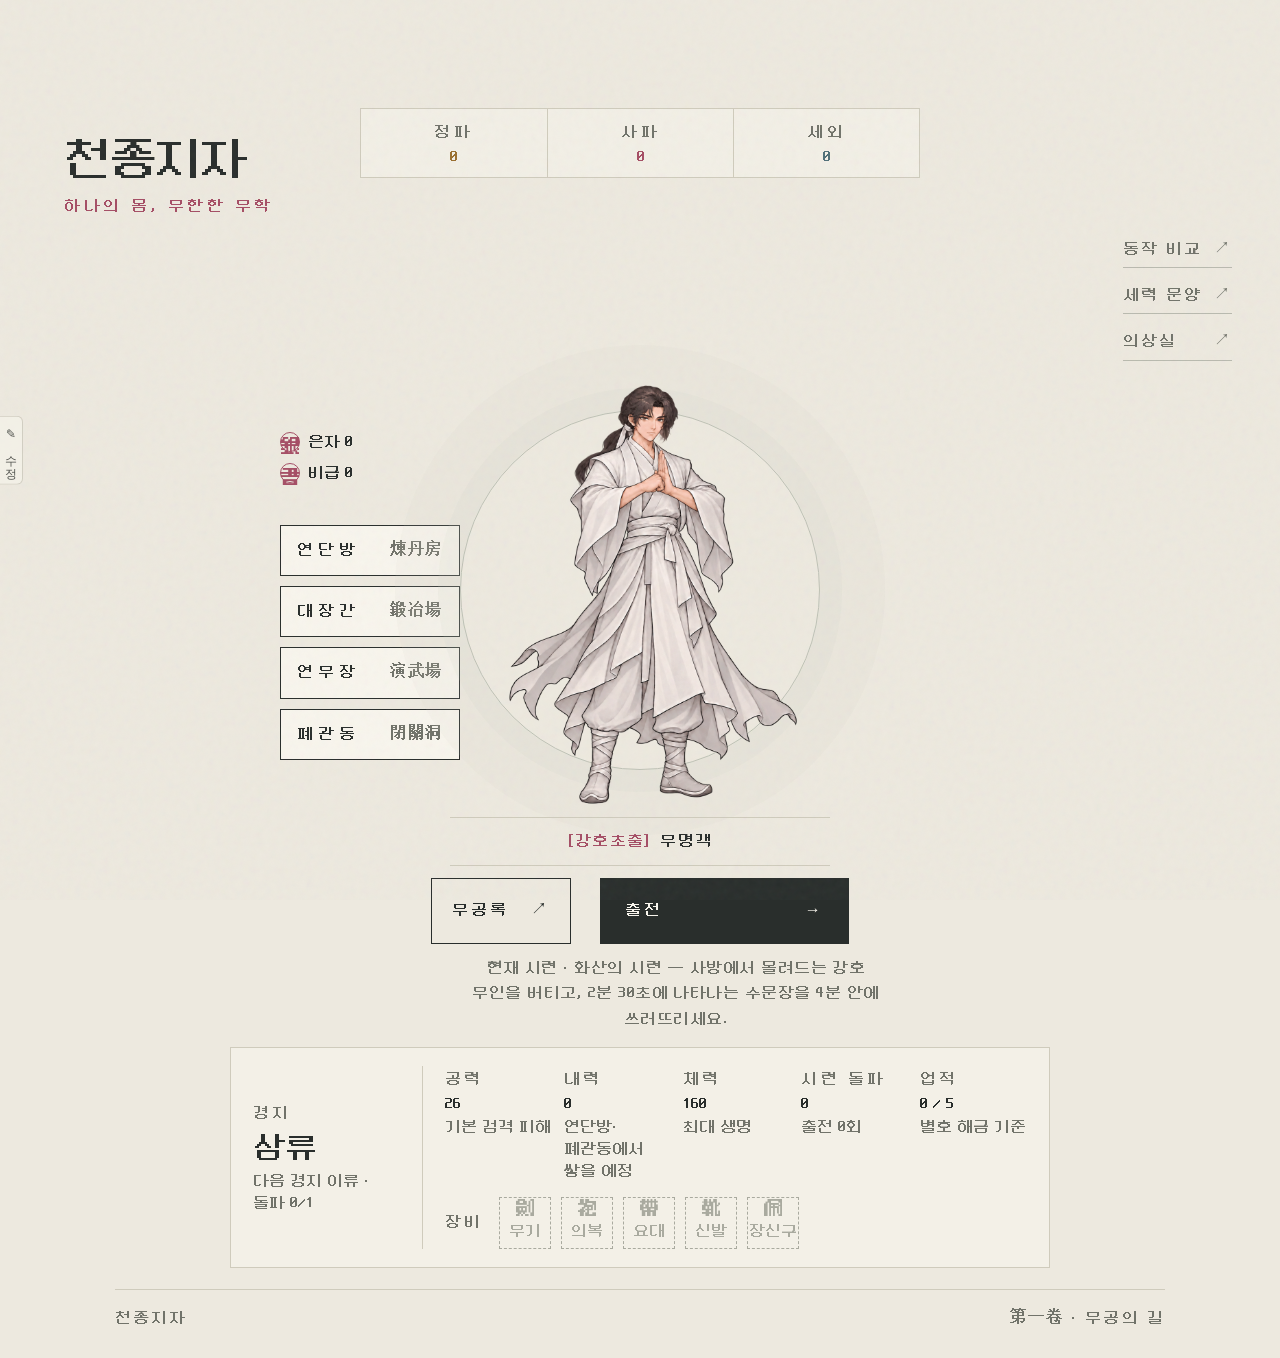
==== commit a9f38d9c: "feat: apply approved skill icons and evolve artwork with skills Use the approved 17 PNGs in combat, " ====
--- a/docs/index.html
+++ b/docs/index.html
@@ -11,6 +11,7 @@
   <link rel="stylesheet" href="hub.css?v=bb06820a27">
   <link rel="stylesheet" href="tree.css?v=a2805e3ad5">
   <link rel="stylesheet" href="facilities.css?v=7c078f6b94">
+  <script src="skill-icons.js?v=ef279ed3e0" defer></script>
   <script src="data.js?v=51d640ffc3" defer></script>
   <script src="appearance.js?v=5df48a7d7c" defer></script>
   <script src="game-balance.js?v=9384df0a49" defer></script>
@@ -20,12 +21,12 @@
   <script src="game-renderer.js?v=d93f73e22e" defer></script>
   <script src="faction-emblems.js?v=df23ed01dc" defer></script>
   <script src="effect-preview.js?v=feeeb0fca9" defer></script>
-  <script src="app.js?v=fbf1aac6f0" defer></script>
-  <script src="game-controller.js?v=e3cb42105b" defer></script>
-  <script src="dojo.js?v=f99127dc3e" defer></script>
+  <script src="app.js?v=096f918b7b" defer></script>
+  <script src="game-controller.js?v=1055efd904" defer></script>
+  <script src="dojo.js?v=6dd6932f9a" defer></script>
   <script src="hub.js?v=636fcc27f2" defer></script>
   <script src="tree-factions.js?v=fd3d0e0586" defer></script>
-  <script src="tree.js?v=d2e88a3fa8" defer></script>
+  <script src="tree.js?v=f50afaae22" defer></script>
   <script src="forge.js?v=543e20324b" defer></script>
   <script src="facilities.js?v=7d6a5308c8" defer></script>
   <script src="hanja.js?v=0a24633196" defer></script>
@@ -34,6 +35,7 @@
   <link rel="stylesheet" href="tree-editor.css?v=95ad166233">
   <script src="ui-editor.js?v=23669ef5ea" defer></script>
   <script src="tree-editor.js?v=99f41e6585" defer></script>
+<link rel="stylesheet" href="skill-icons.css?v=b03023b0a9">
 </head>
 <body>
   <div class="paper-grain" aria-hidden="true"></div>
@@ -131,7 +133,7 @@
       <div id="battle-modal" class="battle-modal" hidden><section id="battle-dialog" class="battle-dialog" role="dialog" aria-modal="true" aria-labelledby="battle-dialog-title"></section></div>
       <div id="battle-announcer" class="battle-sr-only" role="status" aria-live="polite"></div>
     </section>
-    <section id="dojo-screen" aria-labelledby="dojo-title" data-school="hwasan" data-namgung-src="namgung.html?embedded=1&v=060404bf34" hidden>
+    <section id="dojo-screen" aria-labelledby="dojo-title" data-school="hwasan" data-namgung-src="namgung.html?embedded=1&v=0db5fc62d0" hidden>
       <canvas id="dojo-canvas" aria-label="선택한 단계의 캐릭터 동작과 화산 무공을 반복 재생하는 연무장"></canvas>
       <header class="dojo-header">
         <button id="dojo-back" type="button">← 메인으로</button>
--- a/docs/skill-icons.css
+++ b/docs/skill-icons.css
@@ -0,0 +1,18 @@
+/* One artwork source across battle, progression and rehearsal. */
+.martial-icon{display:inline-block;width:48px;height:48px;object-fit:contain;vertical-align:middle;flex:none;image-rendering:pixelated;pointer-events:none}
+.has-martial-icon>.martial-icon,.skill-column h4>.martial-icon,.codex-entry h3>.martial-icon{margin-right:9px}
+.has-martial-icon{display:flex;align-items:center;gap:4px}
+.skill-icon>.martial-icon,.battle-skill-symbol>.martial-icon,.lv-combo-icon>.martial-icon{width:100%;height:100%;padding:2px}
+#battle-skill-icons{max-width:264px}
+.skill-icon{width:40px;height:40px}
+.lv-icon>.martial-icon{width:100%;height:100%;padding:3px 3px 13px}
+.battle-skill-symbol{width:44px;height:44px;background:#19242b}
+.dialog-owned .battle-skill-symbol{background:#26313a}
+.battle-skill>small{white-space:normal;line-height:1.3}
+.codex-entry h3>.martial-icon{width:40px;height:40px}
+.tree-skill-art{image-rendering:pixelated;pointer-events:none}
+.dojo-categories .martial-icon{width:40px;height:40px;margin-right:5px}
+.dojo-partner-row .martial-icon{width:32px;height:32px;margin-right:5px}
+#dojo-form-name>.martial-icon,#form-name>.martial-icon{width:44px;height:44px}
+@media(max-width:760px){#battle-skill-icons{max-width:116px}.skill-icon{width:36px;height:36px}.battle-top-actions{align-self:flex-start}}
+@media(max-width:640px){.dojo-categories .martial-icon{width:30px;height:30px}.has-martial-icon>.martial-icon{margin-right:4px}}
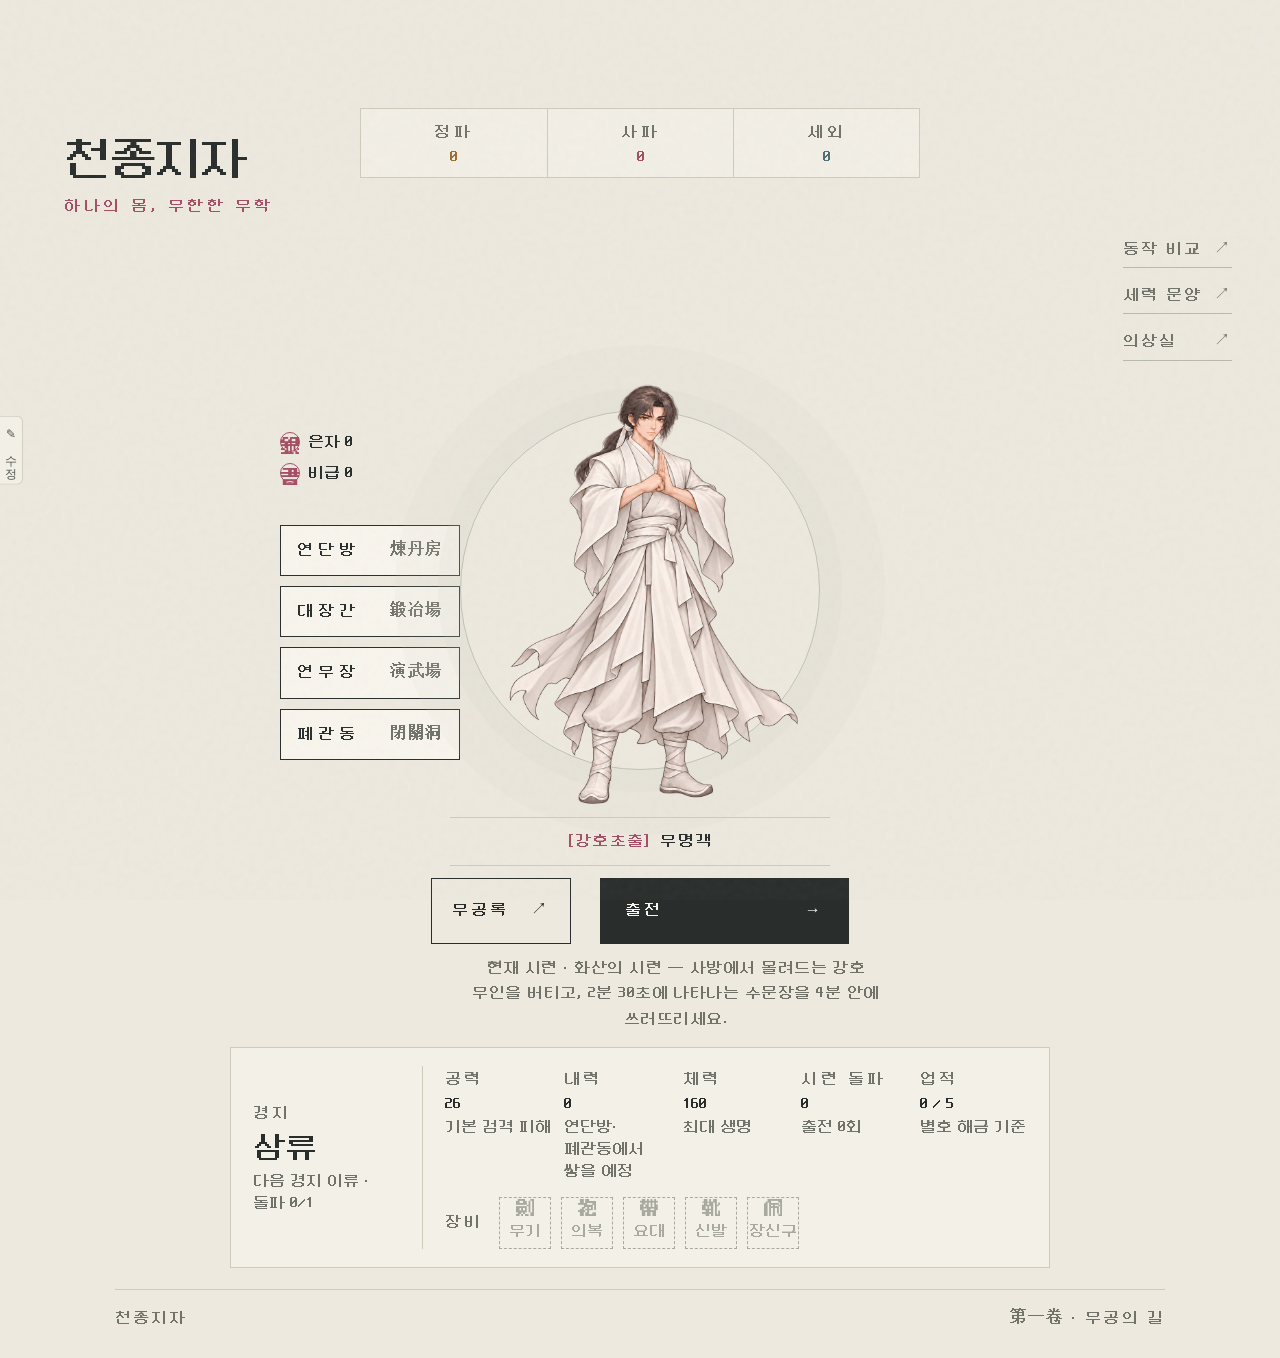
==== commit 21a1b24e: "feat(forge): 대장간 신병이기 · 가중치 옵션 · 고정 리롤 · 판 안 특수 아이템(단약 · 부적) · 테스트 장비 게임 555320c 의 변경분만 얹음(Codex 판 g" ====
--- a/docs/index.html
+++ b/docs/index.html
@@ -10,15 +10,15 @@
   <link rel="stylesheet" href="dojo.css?v=cca98761d8">
   <link rel="stylesheet" href="hub.css?v=bb06820a27">
   <link rel="stylesheet" href="tree.css?v=a2805e3ad5">
-  <link rel="stylesheet" href="facilities.css?v=7c078f6b94">
+  <link rel="stylesheet" href="facilities.css?v=d3a7566dc0">
   <script src="skill-icons.js?v=ef279ed3e0" defer></script>
   <script src="data.js?v=51d640ffc3" defer></script>
   <script src="appearance.js?v=5df48a7d7c" defer></script>
-  <script src="game-balance.js?v=9384df0a49" defer></script>
-  <script src="game-core.js?v=6948bcebdc" defer></script>
+  <script src="game-balance.js?v=0837416567" defer></script>
+  <script src="game-core.js?v=a91333e7b3" defer></script>
   <script src="assets/hero-atlas.js?v=a4a68aba76" defer></script>
   <script src="combat-animation.js?v=ea159afc2b" defer></script>
-  <script src="game-renderer.js?v=d93f73e22e" defer></script>
+  <script src="game-renderer.js?v=7e6e93f2f6" defer></script>
   <script src="faction-emblems.js?v=df23ed01dc" defer></script>
   <script src="effect-preview.js?v=feeeb0fca9" defer></script>
   <script src="app.js?v=096f918b7b" defer></script>
@@ -27,8 +27,8 @@
   <script src="hub.js?v=636fcc27f2" defer></script>
   <script src="tree-factions.js?v=fd3d0e0586" defer></script>
   <script src="tree.js?v=f50afaae22" defer></script>
-  <script src="forge.js?v=543e20324b" defer></script>
-  <script src="facilities.js?v=7d6a5308c8" defer></script>
+  <script src="forge.js?v=c43e100349" defer></script>
+  <script src="facilities.js?v=ffb313a0f0" defer></script>
   <script src="hanja.js?v=0a24633196" defer></script>
   <script>document.documentElement.classList.add('uie-loading')</script>
   <link rel="stylesheet" href="ui-editor.css?v=25ac5377b8">
--- a/docs/facilities.css
+++ b/docs/facilities.css
@@ -86,10 +86,17 @@
 .fac-item.grade-2 .fac-name strong { color: #3f6c96; }
 .fac-item.grade-3 .fac-name strong { color: #7a4f96; }
 .fac-item.grade-4 .fac-name strong { color: var(--accent); }
+.fac-item.grade-5 .fac-name strong, .fac-special-opt { color: #b07a16; }
 .fac-attrs { display: flex; flex-wrap: wrap; gap: 4px 12px; }
 .fac-attr { display: inline-flex; align-items: center; gap: 6px; color: #62695f; }
 .fac-mini { margin: 0; min-width: 0; padding: 0 6px; border: 1px solid var(--line); background: none; color: var(--ink); }
 .fac-mini:disabled { color: var(--muted); cursor: default; }
+.fac-lock { width: 22px; padding: 0; text-align: center; }
+.fac-lock.is-on { background: var(--ink); border-color: var(--ink); color: var(--paper-light); }
+.fac-attr.is-locked { color: var(--ink); }
+.fac-tier { font-size: 0.8em; color: var(--muted); }
+.fac-tier.tier-5, .fac-tier.tier-6 { color: #3f6c96; }
+.fac-tier.tier-7 { color: #b07a16; font-weight: 700; }
 .fac-actions { display: grid; gap: 4px; justify-items: stretch; }
 .fac-toggle:disabled { color: var(--muted); cursor: default; }
 @container fac (max-width: 520px) {
@@ -97,4 +104,5 @@
   .fac-combine > .fac-buy { grid-area: b; }
   .fac-item { grid-template-columns: 32px minmax(0, 1fr); }
   .fac-item > .fac-actions { grid-column: 1 / -1; grid-template-columns: 1fr 1fr; }
+  .fac-item > .fac-actions > .fac-reroll { grid-column: 1 / -1; }
 }
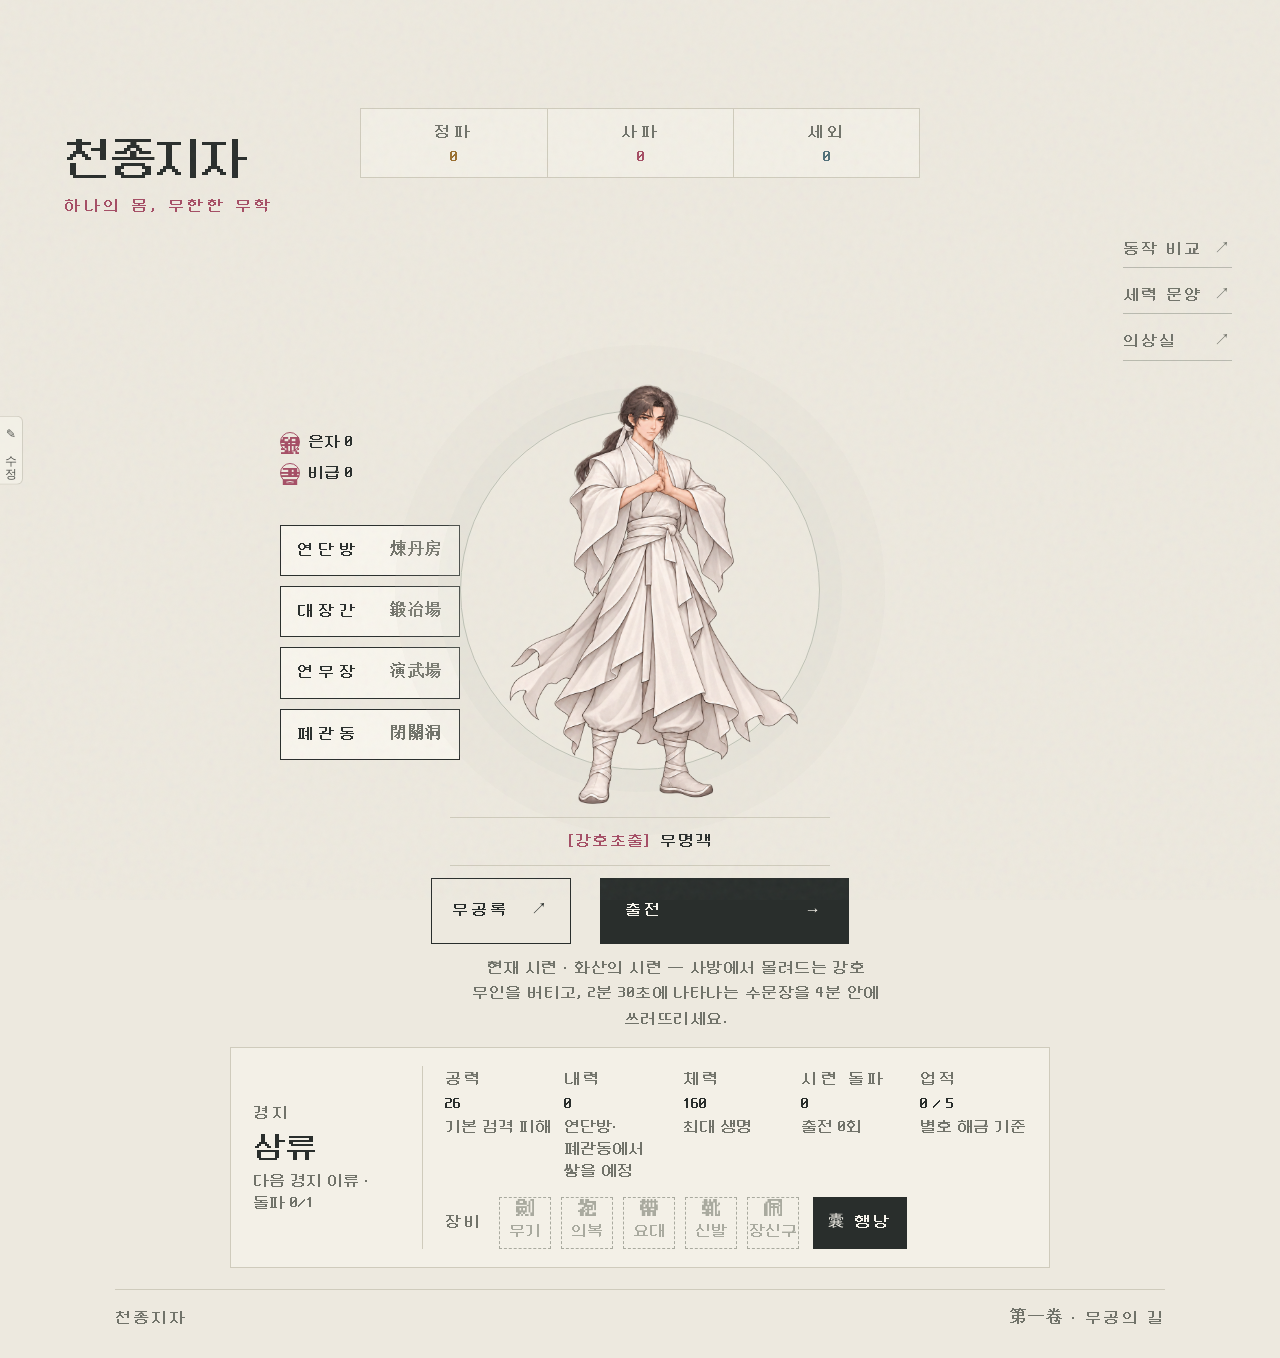
==== commit 849b5a7e: "feat(bag): 행낭(장착 · 해제) · 대장간 버튼 정리 · 전설 옵션 문파 색 hub.css 는 복제본 판(아트 링크 스타일) 위에 행낭 버튼 스타일만 얹음. 바뀐 파일 ?" ====
--- a/docs/index.html
+++ b/docs/index.html
@@ -8,9 +8,9 @@
   <link rel="stylesheet" href="styles.css?v=960fd53ba2">
   <link rel="stylesheet" href="game.css?v=c0c3f9e2b5">
   <link rel="stylesheet" href="dojo.css?v=cca98761d8">
-  <link rel="stylesheet" href="hub.css?v=bb06820a27">
+  <link rel="stylesheet" href="hub.css?v=4aad0e5554">
   <link rel="stylesheet" href="tree.css?v=a2805e3ad5">
-  <link rel="stylesheet" href="facilities.css?v=d3a7566dc0">
+  <link rel="stylesheet" href="facilities.css?v=2e126e9f5b">
   <script src="skill-icons.js?v=ef279ed3e0" defer></script>
   <script src="data.js?v=51d640ffc3" defer></script>
   <script src="appearance.js?v=5df48a7d7c" defer></script>
@@ -24,11 +24,11 @@
   <script src="app.js?v=096f918b7b" defer></script>
   <script src="game-controller.js?v=1055efd904" defer></script>
   <script src="dojo.js?v=6dd6932f9a" defer></script>
-  <script src="hub.js?v=636fcc27f2" defer></script>
+  <script src="hub.js?v=f838973993" defer></script>
   <script src="tree-factions.js?v=fd3d0e0586" defer></script>
-  <script src="tree.js?v=f50afaae22" defer></script>
-  <script src="forge.js?v=c43e100349" defer></script>
-  <script src="facilities.js?v=ffb313a0f0" defer></script>
+  <script src="tree.js?v=f14ad822f4" defer></script>
+  <script src="forge.js?v=5d817a0e65" defer></script>
+  <script src="facilities.js?v=48a190a478" defer></script>
   <script src="hanja.js?v=0a24633196" defer></script>
   <script>document.documentElement.classList.add('uie-loading')</script>
   <link rel="stylesheet" href="ui-editor.css?v=25ac5377b8">
--- a/docs/hub.css
+++ b/docs/hub.css
@@ -81,6 +81,12 @@
 .hub-slot.is-empty { border-style: dashed; border-color: #a9aa9f; color: #a9aa9f; background: transparent; }
 .hub-slot i { font-family: var(--serif); font-style: normal; font-size: 16px; line-height: 1.1; }
 .hub-slot small { font-size: 16px; }
+button.hub-slot { margin: 0; min-width: 0; padding: 0; color: var(--ink); }
+button.hub-slot.is-empty { color: #a9aa9f; }
+button.hub-slot:hover { border-color: var(--accent); border-style: solid; }
+.hub-bag { margin: 0 0 0 4px; min-width: 0; height: 52px; display: inline-flex; align-items: center; gap: 6px; padding: 0 14px; border: 1px solid var(--ink); background: var(--ink); color: var(--paper-light); font-size: 16px; letter-spacing: .2em; }
+.hub-bag i { font-family: var(--serif); font-style: normal; }
+.hub-bag:hover { background: var(--accent); border-color: var(--accent); }
 
 .hub-toast {
   position: fixed; left: 50%; bottom: 24px; transform: translateX(-50%); z-index: 20; margin: 0; max-width: calc(100vw - 32px);
@@ -160,6 +166,7 @@
   .hub-stat-grid { grid-template-columns: repeat(3, 1fr); }
   .hub-equipment { gap: 6px; }
   .hub-slot { width: 44px; height: 44px; }
+  .hub-bag { height: 44px; padding: 0 10px; }
   .hub-actions { width: 100%; gap: 12px; }
   .hub-actions .primary-button { min-width: 0; }
   .hub-center .prototype-caption { left: 0; }
--- a/docs/facilities.css
+++ b/docs/facilities.css
@@ -74,35 +74,70 @@
 .fac-stock { margin: 0; display: flex; flex-wrap: wrap; gap: 8px 16px; color: var(--ink); }
 .fac-stock > span { padding: 4px 10px; border: 1px solid var(--line); background: var(--paper-light); }
 .fac-elixir .fac-value small { white-space: nowrap; }
-/* 대장간: 장착 칸, 합성, 가방 */
-.fac-slots { display: grid; grid-template-columns: repeat(auto-fill, minmax(200px, 1fr)); gap: 6px; }
-.fac-slot { display: grid; grid-template-columns: 32px minmax(0, 1fr); gap: 10px; align-items: center; padding: 8px 10px; border: 1px solid var(--accent); background: var(--paper-light); }
-.fac-slot.is-empty { border-color: var(--line); color: var(--muted); }
-.fac-combine { grid-template-columns: 32px minmax(0, 1fr) auto; }
-.fac-bag { list-style: none; margin: 0; padding: 0; display: grid; gap: 6px; }
-.fac-item { display: grid; grid-template-columns: 32px minmax(0, 1fr) auto; gap: 10px; align-items: center; padding: 8px 10px; border: 1px solid var(--line); background: var(--paper-light); }
-.fac-item.is-on { border-color: var(--accent); }
-.fac-item.grade-1 .fac-name strong { color: #4f7a5a; }
-.fac-item.grade-2 .fac-name strong { color: #3f6c96; }
-.fac-item.grade-3 .fac-name strong { color: #7a4f96; }
-.fac-item.grade-4 .fac-name strong { color: var(--accent); }
-.fac-item.grade-5 .fac-name strong, .fac-special-opt { color: #b07a16; }
-.fac-attrs { display: flex; flex-wrap: wrap; gap: 4px 12px; }
-.fac-attr { display: inline-flex; align-items: center; gap: 6px; color: #62695f; }
+/* 대장간: 패널을 화면 너비로 펴고 왼쪽 작업대(합성 · 재련) · 오른쪽 내 장비(네모 칸). 칸 틀 색 = 등급. */
+.fac-screen:is([data-kind="forge"], [data-kind="bag"]) .fac-panel { left: 0; width: auto; background: none; border-left: 0; padding: 18px 20px 28px; }
+.fac-screen:is([data-kind="forge"], [data-kind="bag"]) .fac-shade { background: #14120f8c; }
+.fg-layout { display: grid; grid-template-columns: minmax(0, 1fr) minmax(0, 1fr); gap: 16px; align-items: start; }
+.fg-bench, .fg-inv { display: grid; gap: 12px; align-content: start; padding: 16px; border: 1px solid var(--line); background: #f8f5edeb; }
+/* 작업대는 가방을 내려도 제자리, 길어지면 안에서 스크롤(아래 합성 · 재련 버튼이 잘리지 않게). */
+.fg-bench { position: sticky; top: 0; max-height: calc(100dvh - 130px); overflow-y: auto; }
+.fg-inv h3 { margin: 0; font-size: 16px; letter-spacing: .2em; color: var(--muted); font-weight: 400; }
+.fg-tabs { display: grid; grid-template-columns: 1fr 1fr; border: 1px solid var(--ink); }
+.fg-tab { margin: 0; min-width: 0; padding: 8px; border: 0; background: none; color: var(--ink); font-size: 16px; letter-spacing: .2em; }
+.fg-tab + .fg-tab { border-left: 1px solid var(--ink); }
+.fg-tab.is-on { background: var(--ink); color: var(--paper-light); }
+.fg-slots { display: flex; flex-wrap: wrap; align-items: center; justify-content: center; gap: 8px; padding: 14px 8px; border: 1px dashed var(--line); background: #ece6d8; }
+.fg-arrow { color: var(--muted); font-size: 20px; }
+.fg-info { display: grid; gap: 6px; }
+.fg-card { display: grid; gap: 6px; padding: 10px 12px; border: 1px solid var(--line); border-left-width: 4px; background: var(--paper-light); }
+.fg-attrs { list-style: none; margin: 0; padding: 0; display: grid; gap: 4px; }
+/* 옵션 한 줄 = 칸 하나. 고정한 줄은 진한 테두리, 전설 옵션은 문파 색(--school). */
+.fg-attrs li { display: flex; align-items: center; gap: 8px; min-height: 32px; padding: 4px 8px; border: 1px solid var(--line); background: #fffdf8; color: #62695f; }
+.fg-attrs li.is-locked { border-color: var(--ink); color: var(--ink); }
+.fg-attrs li.fg-legend-opt { flex-wrap: wrap; row-gap: 2px; border: 2px solid var(--school, #b07a16); background: color-mix(in srgb, var(--school, #b07a16) 12%, #fffdf8); }
+.fg-legend-opt > span { color: var(--school-ink, #b07a16); font-weight: 700; }
+.fg-legend-opt > small { flex-basis: 100%; color: var(--school-ink, #62695f); }
+.fg-fill { justify-self: center; }
+.fg-go { width: 100%; padding: 10px; }
+.fg-worn { display: flex; flex-wrap: wrap; gap: 6px; }
+.fg-grid { display: grid; grid-template-columns: repeat(auto-fill, 44px); gap: 6px; }
+.fg-legend { margin: 0; display: flex; flex-wrap: wrap; gap: 4px 12px; font-size: 13px; }
+.fg-legend span::before { content: ''; display: inline-block; width: 10px; height: 10px; margin-right: 4px; border: 2px solid var(--grade); vertical-align: -1px; }
+/* 칸: 등급 색은 --grade 하나로 틀 · 이름 · 범례에 같이 쓴다. */
+.grade-0 { --grade: #8f8b80; } .grade-1 { --grade: #4f7a5a; } .grade-2 { --grade: #3f6c96; }
+.grade-3 { --grade: #7a4f96; } .grade-4 { --grade: var(--accent); } .grade-5 { --grade: #b07a16; }
+.fg-cell { position: relative; margin: 0; min-width: 0; width: 44px; height: 44px; padding: 0; display: grid; place-items: center;
+  border: 3px solid var(--grade, var(--line)); background: var(--paper-light); color: var(--ink); font-size: 18px; line-height: 1; }
+.fg-cell.grade-5 { box-shadow: inset 0 0 0 1px #f3d98f; }
+.fg-cell:hover:not(:disabled) { background: #fffdf6; transform: translateY(-1px); }
+.fg-cell:disabled { opacity: .4; cursor: default; }
+.fg-cell.is-on::after { content: ''; position: absolute; top: 2px; right: 2px; width: 7px; height: 7px; border-radius: 50%; background: var(--accent); }
+.fg-cell.is-picked { opacity: .35; }
+.fg-cell.is-big { width: 64px; height: 64px; font-size: 26px; }
+.fg-cell.is-empty { border: 2px dashed var(--line); background: none; color: var(--muted); }
+.fg-cell.is-result:not(.is-empty) { border-style: double; border-width: 5px; }
+.fg-card strong, .fg-legend span { color: var(--grade); }
+.fac-special-opt { color: #b07a16; }
 .fac-mini { margin: 0; min-width: 0; padding: 0 6px; border: 1px solid var(--line); background: none; color: var(--ink); }
-.fac-mini:disabled { color: var(--muted); cursor: default; }
 .fac-lock { width: 22px; padding: 0; text-align: center; }
 .fac-lock.is-on { background: var(--ink); border-color: var(--ink); color: var(--paper-light); }
-.fac-attr.is-locked { color: var(--ink); }
 .fac-tier { font-size: 0.8em; color: var(--muted); }
 .fac-tier.tier-5, .fac-tier.tier-6 { color: #3f6c96; }
 .fac-tier.tier-7 { color: #b07a16; font-weight: 700; }
-.fac-actions { display: grid; gap: 4px; justify-items: stretch; }
 .fac-toggle:disabled { color: var(--muted); cursor: default; }
-@container fac (max-width: 520px) {
-  .fac-combine { grid-template-columns: 32px minmax(0, 1fr); grid-template-areas: 'g n' 'b b'; }
-  .fac-combine > .fac-buy { grid-area: b; }
-  .fac-item { grid-template-columns: 32px minmax(0, 1fr); }
-  .fac-item > .fac-actions { grid-column: 1 / -1; grid-template-columns: 1fr 1fr; }
-  .fac-item > .fac-actions > .fac-reroll { grid-column: 1 / -1; }
+.fg-test { grid-template-columns: minmax(0, 1fr) auto; }
+.fg-test .fac-name small { white-space: normal; }
+@media (max-width: 760px) {
+  .fac-screen[data-kind="forge"] .fac-panel { top: 34vh; padding: 10px 10px 24px; }
+  .fac-screen[data-kind="bag"] .fac-panel { top: 104px; padding: 10px 10px 24px; }
+  .fg-layout { grid-template-columns: minmax(0, 1fr); }
+  .fg-bench { position: static; max-height: none; overflow: visible; }
+  .fg-cell.is-big { width: 52px; height: 52px; font-size: 22px; }
 }
+/* 행낭: 왼쪽 장착 칸(부위 이름 아래), 오른쪽 부위 거르기 + 가방 칸. 고른 칸은 굵은 먹 테두리. */
+.bag-h { margin: 0; font-size: 16px; letter-spacing: .2em; color: var(--muted); font-weight: 400; }
+.bag-worn { display: flex; flex-wrap: wrap; gap: 10px; }
+.bag-worn-slot { display: grid; justify-items: center; gap: 4px; }
+.bag-worn-slot small { color: var(--muted); }
+.bag-filters { display: flex; flex-wrap: wrap; gap: 4px; }
+.fg-cell.is-chosen { outline: 3px solid var(--ink); outline-offset: 2px; }
--- a/docs/tree-editor.css
+++ b/docs/tree-editor.css
@@ -48,6 +48,10 @@
 .tree-node.is-key .tree-glow { fill: none; stroke: #f0b400; stroke-width: 3; vector-effect: non-scaling-stroke; filter: drop-shadow(0 0 6px #f0b400); }
 .te-region { fill: #2f6f8f12; stroke: #2f6f8f; stroke-width: 1.5; stroke-dasharray: 6 5; vector-effect: non-scaling-stroke; pointer-events: none; }
 .te-region.is-pending { fill: #b0344a10; stroke: #b0344a; }
+/* 줄 휨 손잡이: 고른 노드에 이어진 줄의 가운데. 손으로 휜 줄은 채워진 점. */
+.te-bend { fill: #fffaf0; stroke: #b0473f; stroke-width: 2; vector-effect: non-scaling-stroke; cursor: grab; pointer-events: all; }
+.te-bend.is-set { fill: #b0473f; }
+.te-bend:hover { stroke-width: 3; }
 .te-region-label { fill: #2f6f8f; font: 600 22px system-ui, sans-serif; pointer-events: none; }
 
 @media (max-width: 960px) {
